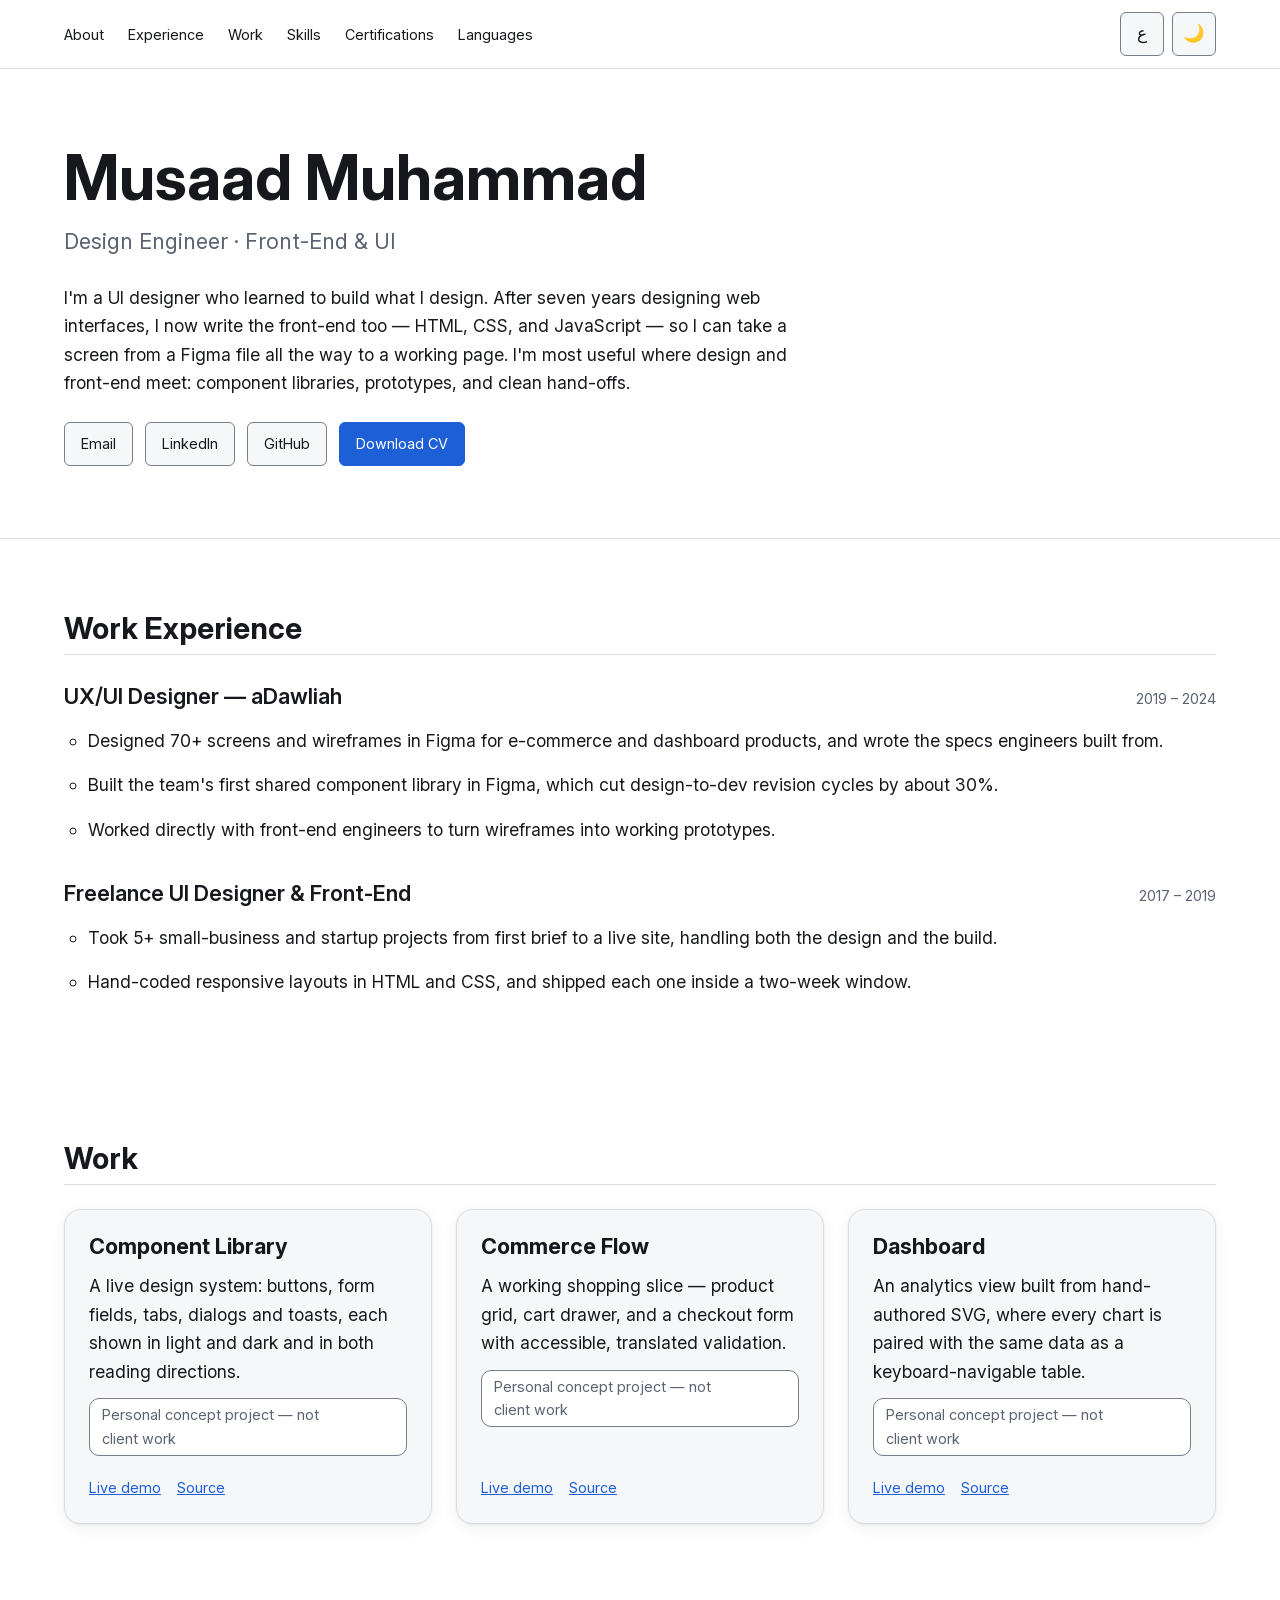
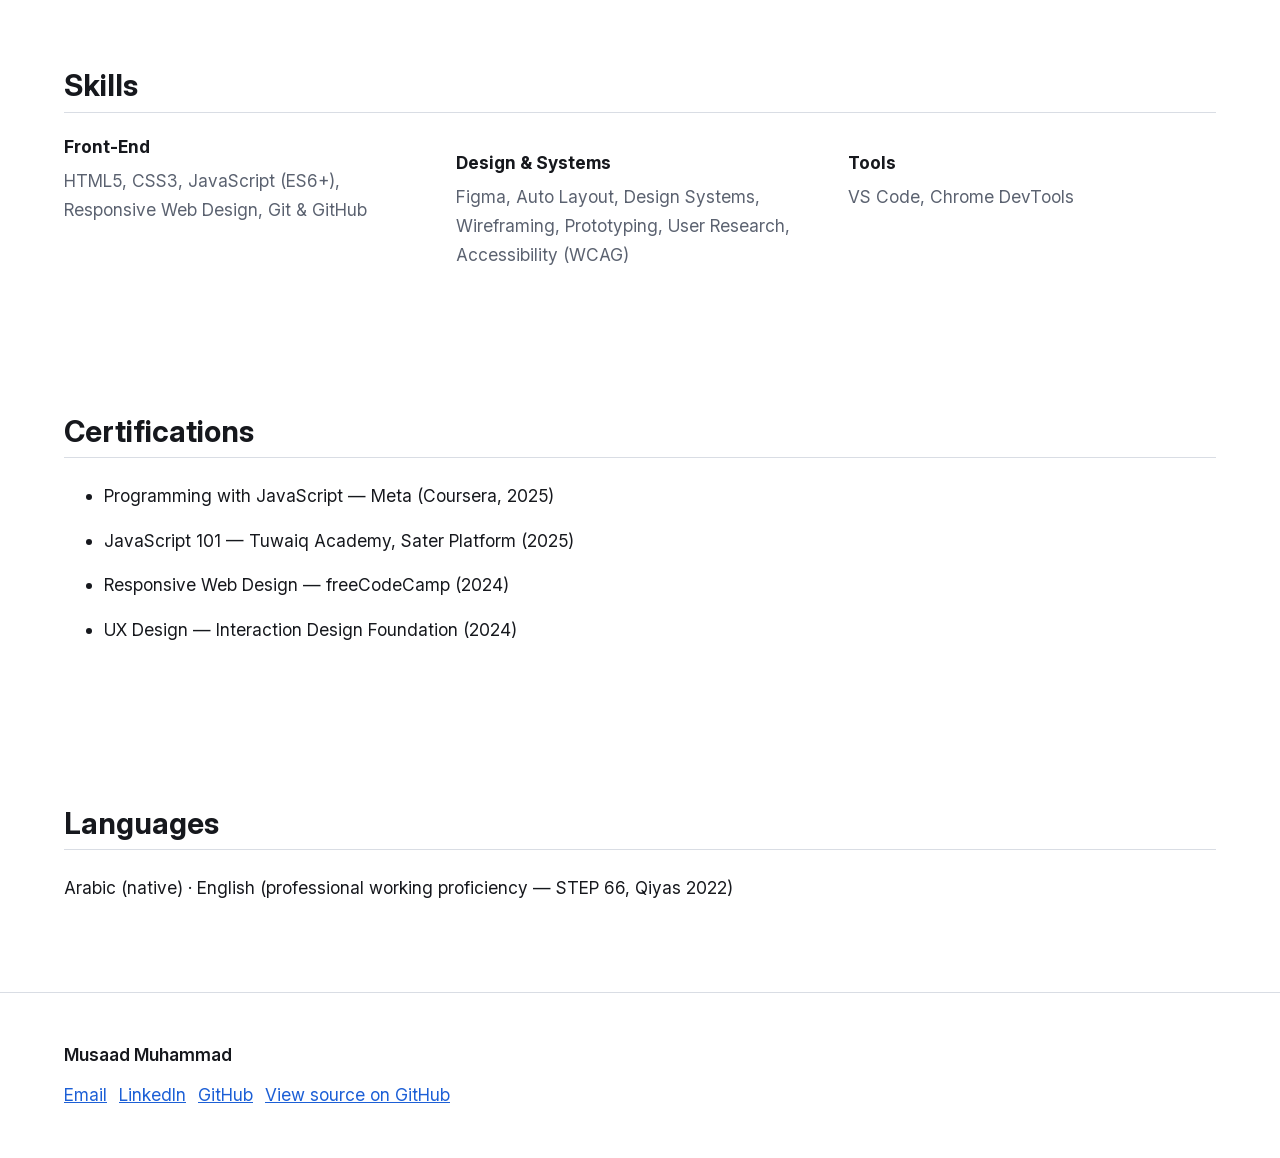
==== index.html @ 4632adeb "feat: add main page structure and English content" ====
<!doctype html>
<html lang="en" dir="ltr">
<head>
  <meta charset="UTF-8">
  <meta name="viewport" content="width=device-width, initial-scale=1">
  <title>Musaad Muhammad — Design Engineer, Front-End & UI</title>
  <meta name="description" content="Portfolio of Musaad Muhammad, a design engineer working across front-end development and UI design — component libraries, prototypes, and hand-built accessible interfaces in English and Arabic.">
  <link rel="stylesheet" href="css/tokens.css">
  <link rel="stylesheet" href="css/base.css">
  <link rel="stylesheet" href="css/components.css">
  <script>
    try {
      const t = localStorage.getItem('portfolio:theme');
      if (t) document.documentElement.dataset.theme = t;
      const q = new URLSearchParams(location.search).get('lang');
      const l = q === 'ar' || q === 'en' ? q : localStorage.getItem('portfolio:lang');
      if (l === 'ar') { document.documentElement.lang = 'ar'; document.documentElement.dir = 'rtl'; }
    } catch {}
  </script>
  <script type="module" src="js/main.js"></script>
</head>
<body>
  <a class="skip-link" href="#main" data-i18n="skip.label">Skip to main content</a>

  <header class="site-header">
    <nav class="nav container" aria-label="Primary">
      <ul class="nav__list">
        <li><a href="#about" data-i18n="nav.about">About</a></li>
        <li><a href="#experience" data-i18n="nav.experience">Experience</a></li>
        <li><a href="#work" data-i18n="nav.work">Work</a></li>
        <li><a href="#skills" data-i18n="nav.skills">Skills</a></li>
        <li><a href="#certifications" data-i18n="nav.certs">Certifications</a></li>
        <li><a href="#languages" data-i18n="nav.langs">Languages</a></li>
      </ul>
      <div class="nav__toggles">
        <button type="button" id="lang-toggle" class="toggle" aria-pressed="false" aria-label="Switch to Arabic">ع</button>
        <button type="button" id="theme-toggle" class="toggle" aria-pressed="false" aria-label="Switch to dark theme">🌙</button>
      </div>
    </nav>
  </header>

  <main id="main">

    <section id="about" class="hero" aria-labelledby="about-title">
      <div class="container">
        <h2 class="visually-hidden" id="about-title" data-i18n="about.title">About</h2>
        <h1 data-i18n="hero.name">Musaad Muhammad</h1>
        <p class="hero__tagline" data-i18n="hero.title">Design Engineer · Front-End & UI</p>
        <p class="hero__summary" data-i18n="hero.summary">I'm a UI designer who learned to build what I design. After seven years designing web interfaces, I now write the front-end too — HTML, CSS, and JavaScript — so I can take a screen from a Figma file all the way to a working page. I'm most useful where design and front-end meet: component libraries, prototypes, and clean hand-offs.</p>
        <ul class="actions">
          <li><a class="action" href="mailto:musaad.sharikh@gmail.com" data-i18n="actions.email">Email</a></li>
          <li><a class="action" href="https://linkedin.com/in/musaad-muhammad" rel="noopener" data-i18n="actions.linkedin">LinkedIn</a></li>
          <li><a class="action" href="https://github.com/musaad-sharikh" rel="noopener" data-i18n="actions.github">GitHub</a></li>
          <li><a class="action action--primary" href="assets/cv/Musaad-Muhammad-CV-EN.pdf" data-i18n="actions.cv" data-i18n-attr="href:cv.href">Download CV</a></li>
        </ul>
      </div>
    </section>

    <section id="experience" class="section" aria-labelledby="experience-title">
      <div class="container">
        <h2 class="section__title" id="experience-title" data-i18n="exp.title">Work Experience</h2>
        <ol class="timeline stack">
          <li class="timeline__item">
            <div class="timeline__role">
              <span class="timeline__position" data-i18n="exp.adawliah.role">UX/UI Designer — aDawliah</span>
              <span class="timeline__date" data-i18n="exp.adawliah.date">2019 – 2024</span>
            </div>
            <ul class="timeline__bullets stack">
              <li data-i18n="exp.adawliah.b1">Designed 70+ screens and wireframes in Figma for e-commerce and dashboard products, and wrote the specs engineers built from.</li>
              <li data-i18n="exp.adawliah.b2">Built the team's first shared component library in Figma, which cut design-to-dev revision cycles by about 30%.</li>
              <li data-i18n="exp.adawliah.b3">Worked directly with front-end engineers to turn wireframes into working prototypes.</li>
            </ul>
          </li>
          <li class="timeline__item">
            <div class="timeline__role">
              <span class="timeline__position" data-i18n="exp.freelance.role">Freelance UI Designer & Front-End</span>
              <span class="timeline__date" data-i18n="exp.freelance.date">2017 – 2019</span>
            </div>
            <ul class="timeline__bullets stack">
              <li data-i18n="exp.freelance.b1">Took 5+ small-business and startup projects from first brief to a live site, handling both the design and the build.</li>
              <li data-i18n="exp.freelance.b2">Hand-coded responsive layouts in HTML and CSS, and shipped each one inside a two-week window.</li>
            </ul>
          </li>
        </ol>
      </div>
    </section>

    <section id="work" class="section" aria-labelledby="work-title">
      <div class="container">
        <h2 class="section__title" id="work-title" data-i18n="work.title">Work</h2>
        <div class="cards">
          <article class="card">
            <h3 data-i18n="work.componentLibrary.title">Component Library</h3>
            <p data-i18n="work.componentLibrary.desc">A live design system: buttons, form fields, tabs, dialogs and toasts, each shown in light and dark and in both reading directions.</p>
            <p class="badge" data-i18n="work.badge">Personal concept project — not client work</p>
            <div class="card__links">
              <a href="demos/components/" data-i18n="work.demoLabel">Live demo</a>
              <a href="https://github.com/musaad-sharikh/musaad-sharikh.github.io/tree/main/demos/components" rel="noopener" data-i18n="work.sourceLabel">Source</a>
            </div>
          </article>
          <article class="card">
            <h3 data-i18n="work.commerceFlow.title">Commerce Flow</h3>
            <p data-i18n="work.commerceFlow.desc">A working shopping slice — product grid, cart drawer, and a checkout form with accessible, translated validation.</p>
            <p class="badge" data-i18n="work.badge">Personal concept project — not client work</p>
            <div class="card__links">
              <a href="demos/commerce/" data-i18n="work.demoLabel">Live demo</a>
              <a href="https://github.com/musaad-sharikh/musaad-sharikh.github.io/tree/main/demos/commerce" rel="noopener" data-i18n="work.sourceLabel">Source</a>
            </div>
          </article>
          <article class="card">
            <h3 data-i18n="work.dashboard.title">Dashboard</h3>
            <p data-i18n="work.dashboard.desc">An analytics view built from hand-authored SVG, where every chart is paired with the same data as a keyboard-navigable table.</p>
            <p class="badge" data-i18n="work.badge">Personal concept project — not client work</p>
            <div class="card__links">
              <a href="demos/dashboard/" data-i18n="work.demoLabel">Live demo</a>
              <a href="https://github.com/musaad-sharikh/musaad-sharikh.github.io/tree/main/demos/dashboard" rel="noopener" data-i18n="work.sourceLabel">Source</a>
            </div>
          </article>
        </div>
      </div>
    </section>

    <section id="skills" class="section" aria-labelledby="skills-title">
      <div class="container">
        <h2 class="section__title" id="skills-title" data-i18n="skills.title">Skills</h2>
        <div class="skills-groups stack">
          <div class="skills-group">
            <h3 data-i18n="skills.frontend.label">Front-End</h3>
            <p class="tag-list" data-i18n="skills.frontend.list">HTML5, CSS3, JavaScript (ES6+), Responsive Web Design, Git &amp; GitHub</p>
          </div>
          <div class="skills-group">
            <h3 data-i18n="skills.design.label">Design &amp; Systems</h3>
            <p class="tag-list" data-i18n="skills.design.list">Figma, Auto Layout, Design Systems, Wireframing, Prototyping, User Research, Accessibility (WCAG)</p>
          </div>
          <div class="skills-group">
            <h3 data-i18n="skills.tools.label">Tools</h3>
            <p class="tag-list" data-i18n="skills.tools.list">VS Code, Chrome DevTools</p>
          </div>
        </div>
      </div>
    </section>

    <section id="certifications" class="section" aria-labelledby="certifications-title">
      <div class="container">
        <h2 class="section__title" id="certifications-title" data-i18n="certs.title">Certifications</h2>
        <ul class="stack">
          <li data-i18n="certs.meta">Programming with JavaScript — Meta (Coursera, 2025)</li>
          <li data-i18n="certs.tuwaiq">JavaScript 101 — Tuwaiq Academy, Sater Platform (2025)</li>
          <li data-i18n="certs.fcc">Responsive Web Design — freeCodeCamp (2024)</li>
          <li data-i18n="certs.ixdf">UX Design — Interaction Design Foundation (2024)</li>
        </ul>
      </div>
    </section>

    <section id="languages" class="section" aria-labelledby="languages-title">
      <div class="container">
        <h2 class="section__title" id="languages-title" data-i18n="langs.title">Languages</h2>
        <p data-i18n="langs.body">Arabic (native) · English (professional working proficiency — STEP 66, Qiyas 2022)</p>
      </div>
    </section>

  </main>

  <footer class="footer">
    <div class="container">
      <p class="footer__name" data-i18n="hero.name">Musaad Muhammad</p>
      <ul class="actions">
        <li><a href="mailto:musaad.sharikh@gmail.com" data-i18n="actions.email">Email</a></li>
        <li><a href="https://linkedin.com/in/musaad-muhammad" rel="noopener" data-i18n="actions.linkedin">LinkedIn</a></li>
        <li><a href="https://github.com/musaad-sharikh" rel="noopener" data-i18n="actions.github">GitHub</a></li>
        <li><a href="https://github.com/musaad-sharikh/musaad-sharikh.github.io" rel="noopener" data-i18n="footer.source">View source on GitHub</a></li>
      </ul>
    </div>
  </footer>

  <div class="visually-hidden" role="status" aria-live="polite" id="i18n-status"></div>
</body>
</html>
---- css/tokens.css ----
/* unicode-range is load-bearing: it stops the English page from ever fetching the
   Arabic face, and stops the Arabic page from fetching Inter for anything but the
   Latin runs embedded in Arabic sentences. */
@font-face {
  font-family: 'Inter';
  src: url('../assets/fonts/inter-subset.woff2') format('woff2-variations');
  font-weight: 100 900;
  font-display: swap;
  /* U+2215 (division slash) and U+FFFD (replacement character) are omitted: the source
     Inter build has no glyph for either, so inter-subset.woff2 doesn't either. Declaring
     them here would make the browser select this face for those codepoints and draw
     tofu instead of falling back. Don't add them back without adding the glyphs. */
  unicode-range: U+0000-00FF, U+0131, U+0152-0153, U+02BB-02BC, U+2000-206F, U+2074,
                 U+20AC, U+2122, U+2191, U+2193, U+2212, U+FEFF;
}

@font-face {
  font-family: 'Noto Sans Arabic';
  src: url('../assets/fonts/noto-sans-arabic-subset.woff2') format('woff2-variations');
  font-weight: 100 900;
  font-display: swap;
  /* U+FB50-FDFF (Arabic Presentation Forms-A) is omitted: it was dropped from the
     subset in tools/build-fonts.sh to fit the font size budget (it's a legacy
     compatibility block ordinary authored Arabic text never uses), so the glyphs
     genuinely aren't in noto-sans-arabic-subset.woff2. Declaring it here would make
     the browser select this face for that block and draw tofu instead of falling
     back. Don't restore it without also restoring the glyphs. */
  unicode-range: U+0600-06FF, U+0750-077F, U+08A0-08FF, U+200C-200F, U+FE70-FEFF;
}

:root {
  /* Declaring both schemes lets light-dark() resolve, and lets [data-theme] override
     it by changing nothing but color-scheme. Every colour is stated once, so the two
     themes cannot drift apart. */
  color-scheme: light dark;

  --color-bg:            light-dark(#ffffff, #101216);
  --color-surface:       light-dark(#f6f7f9, #191c22);
  --color-text:          light-dark(#16181d, #e9ecf1);
  --color-text-muted:    light-dark(#5b6270, #a3abb9);
  --color-accent:        light-dark(#1c5fd6, #7aa7ff);
  --color-on-accent:     light-dark(#ffffff, #0d1017);
  --color-border:        light-dark(#d9dde4, #2a303a); /* decorative — no contrast floor */
  --color-border-strong: light-dark(#767e8c, #666e7c); /* control boundaries — gated at 3:1 */
  --color-focus:         light-dark(#1c5fd6, #7aa7ff);

  --font-latin: 'Inter', system-ui, -apple-system, 'Segoe UI', sans-serif;
  --font-arabic: 'Noto Sans Arabic', 'Segoe UI', Tahoma, sans-serif;

  --text-sm: clamp(0.82rem, 0.79rem + 0.14vw, 0.9rem);
  --text-base: clamp(1rem, 0.96rem + 0.2vw, 1.08rem);
  --text-lg: clamp(1.16rem, 1.08rem + 0.4vw, 1.35rem);
  --text-xl: clamp(1.4rem, 1.25rem + 0.75vw, 1.85rem);
  --text-2xl: clamp(1.75rem, 1.45rem + 1.5vw, 2.6rem);
  --text-3xl: clamp(2.25rem, 1.7rem + 2.75vw, 4rem);

  --space-1: 0.25rem;
  --space-2: 0.5rem;
  --space-3: 0.75rem;
  --space-4: 1rem;
  --space-5: 1.5rem;
  --space-6: 2rem;
  --space-7: 3rem;
  --space-8: 4.5rem;

  --radius-sm: 6px;
  --radius-md: 10px;
  --radius-lg: 16px;
  --shadow-1: 0 1px 2px rgb(0 0 0 / 6%), 0 4px 16px rgb(0 0 0 / 6%);
  --duration-fast: 160ms;

  --measure: 68ch;
}

/* An explicit choice is expressed purely as a color-scheme override. No colour is
   restated, so there is no second copy of the palette to keep in sync. With no
   [data-theme] present, color-scheme: light dark means the OS preference wins. */
:root[data-theme='light'] { color-scheme: light; }
:root[data-theme='dark']  { color-scheme: dark; }
---- css/base.css ----
*, *::before, *::after { box-sizing: border-box; }

body {
  margin: 0;
  background: var(--color-bg);
  color: var(--color-text);
  font-family: var(--font-latin);
  font-size: var(--text-base);
  line-height: 1.65;
  -webkit-font-smoothing: antialiased;
}

/* Arabic sits visually smaller than Latin at the same nominal size. */
:root[lang='ar'] body {
  font-family: var(--font-arabic);
  font-size: calc(var(--text-base) * 1.08);
  line-height: 1.9;
}

:where(a) { color: var(--color-accent); }

:where(h1, h2, h3) { line-height: 1.2; text-wrap: balance; }

:where(p) { max-inline-size: var(--measure); text-wrap: pretty; }

:focus-visible {
  outline: 3px solid var(--color-focus);
  outline-offset: 2px;
  border-radius: var(--radius-sm);
}

.visually-hidden {
  position: absolute;
  inline-size: 1px;
  block-size: 1px;
  padding: 0;
  margin: -1px;
  overflow: hidden;
  clip-path: inset(50%);
  white-space: nowrap;
}

.skip-link {
  position: absolute;
  inset-block-start: var(--space-2);
  inset-inline-start: var(--space-2);
  z-index: 10;
  padding: var(--space-2) var(--space-4);
  background: var(--color-accent);
  color: var(--color-on-accent);
  border-radius: var(--radius-sm);
  transform: translateY(-200%);
}

.skip-link:focus-visible { transform: none; }

.container {
  inline-size: min(100% - var(--space-5) * 2, 72rem);
  margin-inline: auto;
}

/* Vertical rhythm between flow children — no gap before the first child. */
.stack > * + * { margin-block-start: var(--space-4); }

.section { padding-block: var(--space-8); }

.section__title {
  font-size: var(--text-xl);
  margin-block: 0 var(--space-5);
  padding-block-end: var(--space-2);
  border-block-end: 1px solid var(--color-border);
}

@media (prefers-reduced-motion: reduce) {
  *, *::before, *::after {
    animation-duration: 0.01ms !important;
    animation-iteration-count: 1 !important;
    transition-duration: 0.01ms !important;
    scroll-behavior: auto !important;
  }
}
---- css/components.css ----
/* Site header and primary navigation. */
.site-header {
  position: sticky;
  inset-block-start: 0;
  z-index: 5;
  background: var(--color-bg);
  border-block-end: 1px solid var(--color-border);
}

.nav {
  display: flex;
  flex-wrap: wrap;
  align-items: center;
  justify-content: space-between;
  gap: var(--space-3);
  padding-block: var(--space-3);
}

.nav__list {
  display: flex;
  flex-wrap: wrap;
  gap: var(--space-2) var(--space-5);
  list-style: none;
  margin: 0;
  padding: 0;
}

.nav__list a {
  color: var(--color-text);
  text-decoration: none;
  font-size: var(--text-sm);
}

.nav__list a:hover,
.nav__list a.is-current {
  color: var(--color-accent);
}

.nav__toggles {
  display: flex;
  gap: var(--space-2);
}

/* Both toggle buttons: 44x44 CSS px is the accessible minimum touch target,
   not one of the token scale's stops, so it is stated explicitly here. */
.toggle {
  display: inline-flex;
  align-items: center;
  justify-content: center;
  min-inline-size: 2.75rem;
  min-block-size: 2.75rem;
  padding: var(--space-2);
  background: var(--color-surface);
  color: var(--color-text);
  border: 1px solid var(--color-border-strong);
  border-radius: var(--radius-sm);
  font-size: var(--text-base);
  line-height: 1;
  cursor: pointer;
}

.toggle:hover { border-color: var(--color-accent); }

/* Hero / About section. */
.hero {
  padding-block: var(--space-8);
  border-block-end: 1px solid var(--color-border);
}

.hero h1 {
  font-size: var(--text-3xl);
  margin-block: 0 var(--space-2);
}

.hero__tagline {
  font-size: var(--text-lg);
  color: var(--color-text-muted);
  margin-block: 0 var(--space-5);
}

.hero__summary {
  font-size: var(--text-base);
  margin-block: 0;
}

/* Shared action-link row, used in the hero and repeated in the footer. */
.actions {
  display: flex;
  flex-wrap: wrap;
  gap: var(--space-3);
  list-style: none;
  margin: var(--space-5) 0 0;
  padding: 0;
}

.footer .actions { margin-block-start: var(--space-3); }

.action {
  display: inline-flex;
  align-items: center;
  min-block-size: 2.75rem;
  padding-inline: var(--space-4);
  color: var(--color-text);
  text-decoration: none;
  background: var(--color-surface);
  border: 1px solid var(--color-border-strong);
  border-radius: var(--radius-sm);
  font-size: var(--text-sm);
}

.action:hover { border-color: var(--color-accent); color: var(--color-accent); }

.action--primary {
  background: var(--color-accent);
  color: var(--color-on-accent);
  border-color: var(--color-accent);
}

.action--primary:hover { color: var(--color-on-accent); opacity: 0.9; }

/* Experience timeline. */
.timeline {
  list-style: none;
  margin: 0;
  padding: 0;
}

.timeline__item + .timeline__item { margin-block-start: var(--space-6); }

.timeline__role {
  display: flex;
  flex-wrap: wrap;
  justify-content: space-between;
  align-items: baseline;
  gap: var(--space-2);
  margin-block-end: var(--space-3);
}

.timeline__position {
  font-weight: 600;
  font-size: var(--text-lg);
}

.timeline__date {
  color: var(--color-text-muted);
  font-size: var(--text-sm);
  white-space: nowrap;
}

.timeline__bullets {
  margin: 0;
  padding-inline-start: var(--space-5);
}

/* Work cards. */
.cards {
  display: grid;
  grid-template-columns: repeat(auto-fit, minmax(16rem, 1fr));
  gap: var(--space-5);
}

.card {
  display: flex;
  flex-direction: column;
  gap: var(--space-3);
  padding: var(--space-5);
  background: var(--color-surface);
  border: 1px solid var(--color-border);
  border-radius: var(--radius-lg);
  box-shadow: var(--shadow-1);
}

.card h3 { margin: 0; font-size: var(--text-lg); }

.card p { margin: 0; }

.badge {
  align-self: flex-start;
  padding: var(--space-1) var(--space-3);
  background: var(--color-bg);
  border: 1px solid var(--color-border-strong);
  border-radius: var(--radius-md);
  color: var(--color-text-muted);
  font-size: var(--text-sm);
}

.card__links {
  display: flex;
  gap: var(--space-4);
  margin-block-start: auto;
  padding-block-start: var(--space-2);
}

.card__links a { color: var(--color-accent); font-size: var(--text-sm); }

/* Skills. */
.skills-groups {
  display: grid;
  grid-template-columns: repeat(auto-fit, minmax(14rem, 1fr));
  gap: var(--space-5);
}

.skills-group h3 {
  font-size: var(--text-base);
  margin-block: 0 var(--space-2);
}

.tag-list {
  margin: 0;
  color: var(--color-text-muted);
  line-height: 1.7;
}

/* Footer. */
.footer {
  padding-block: var(--space-7);
  border-block-start: 1px solid var(--color-border);
}

.footer__name {
  font-weight: 600;
  margin: 0;
}
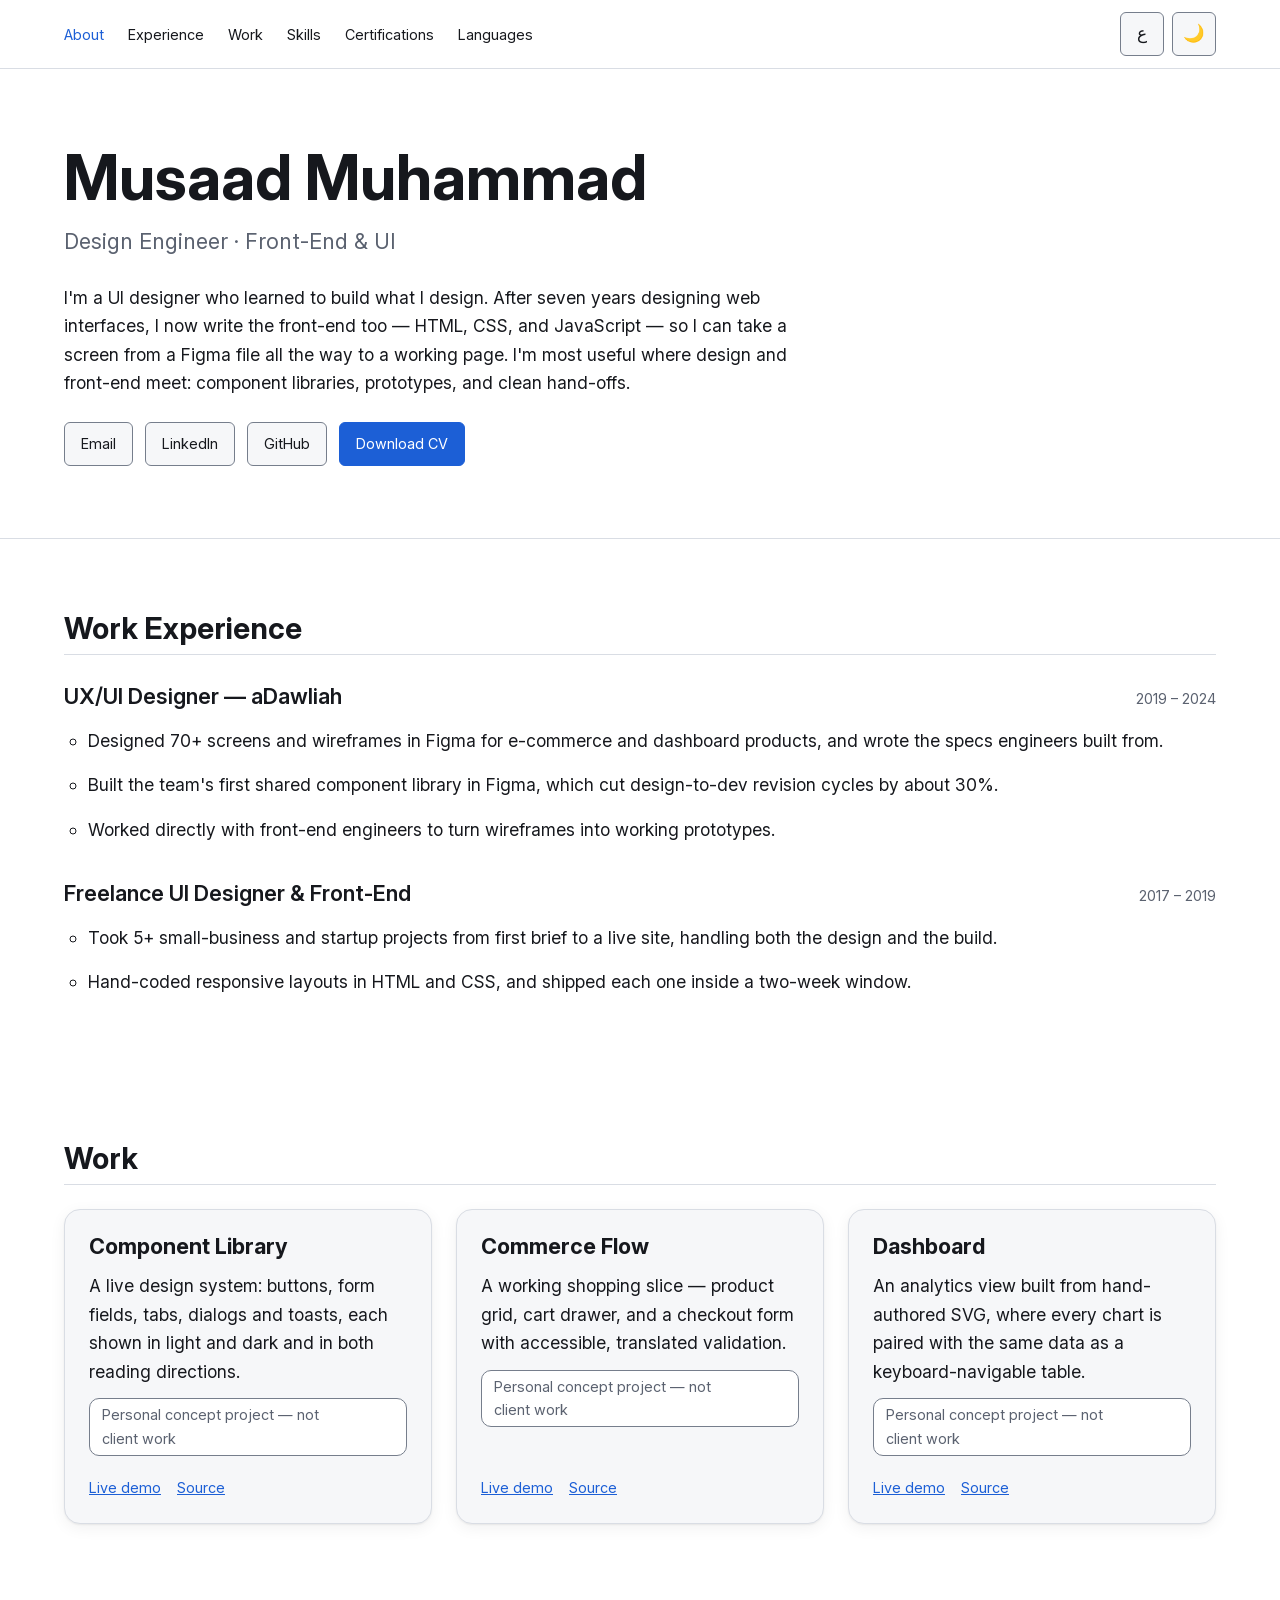
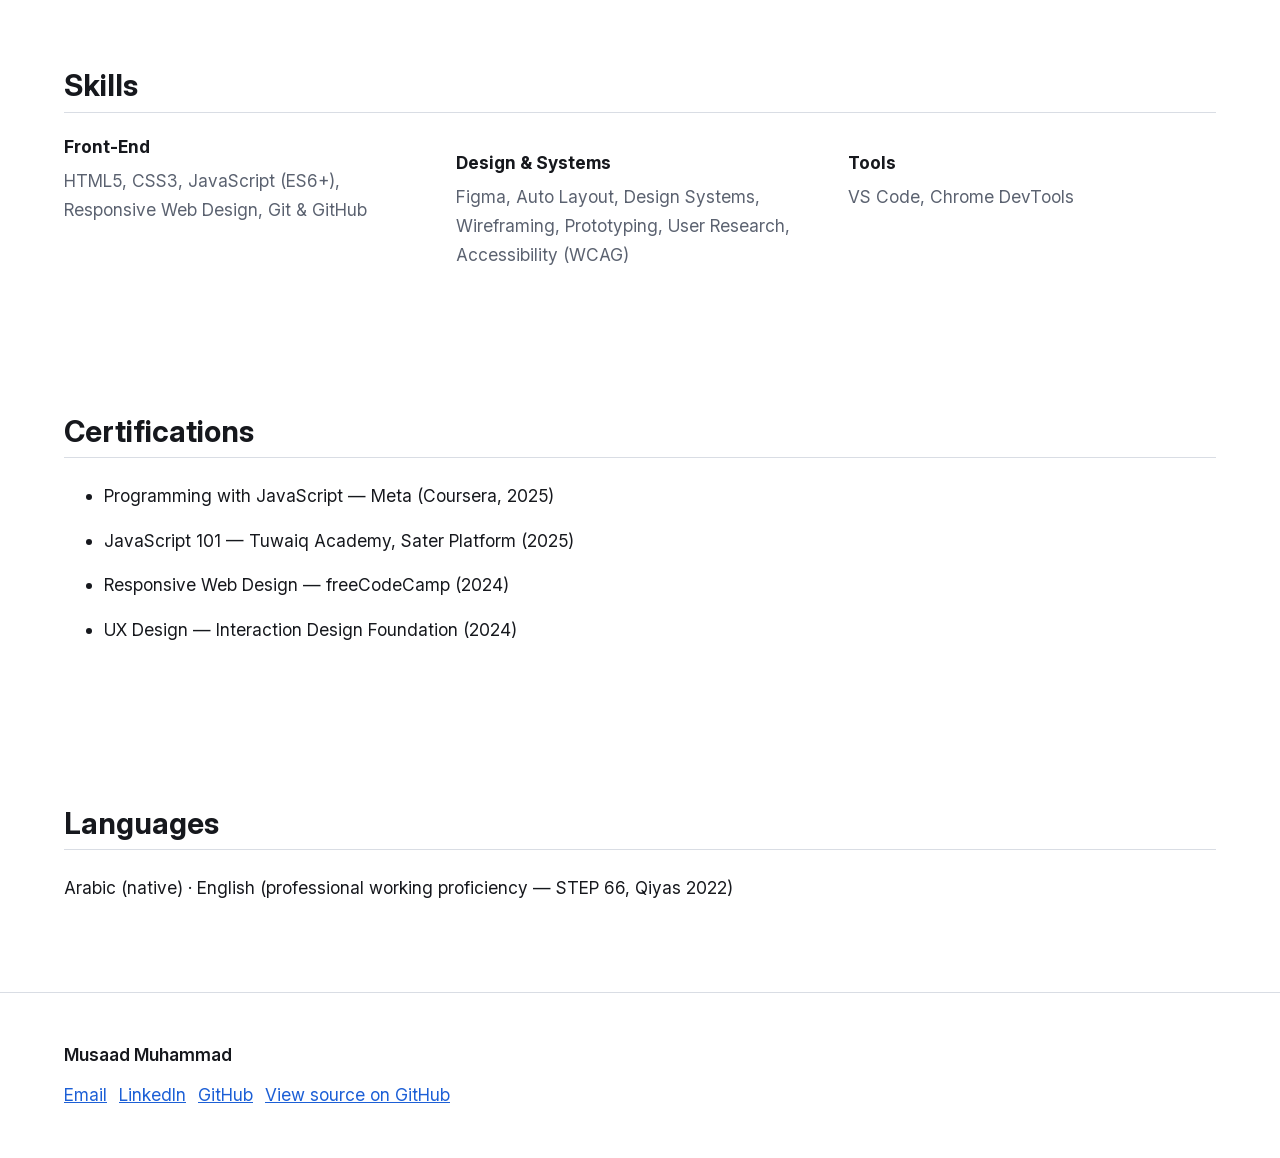
==== commit 53cb0778: "feat: generate phone-free CV downloads and add print stylesheet" ====
--- a/index.html
+++ b/index.html
@@ -8,6 +8,7 @@
   <link rel="stylesheet" href="css/tokens.css">
   <link rel="stylesheet" href="css/base.css">
   <link rel="stylesheet" href="css/components.css">
+  <link rel="stylesheet" href="css/print.css" media="print">
   <script>
     try {
       const t = localStorage.getItem('portfolio:theme');
--- a/css/print.css
+++ b/css/print.css
@@ -0,0 +1,33 @@
+/* Chrome that only makes sense on screen. */
+.nav,
+.toggle,
+.skip-link,
+.footer .actions {
+  display: none;
+}
+
+:root {
+  /* Resolve every light-dark() token to its light branch on paper, regardless
+     of the on-screen theme, then pin text and background to pure black/white. */
+  color-scheme: light;
+  --color-bg: #fff;
+  --color-text: #000;
+}
+
+/* No shadows or fills survive printing — just ink on paper. */
+.card,
+.action,
+.badge {
+  background: none;
+  box-shadow: none;
+}
+
+/* Links carry no color on paper, so the destination is spelled out instead. */
+a[href^="http"]::after {
+  content: " (" attr(href) ")";
+}
+
+.card,
+.timeline__item {
+  break-inside: avoid;
+}
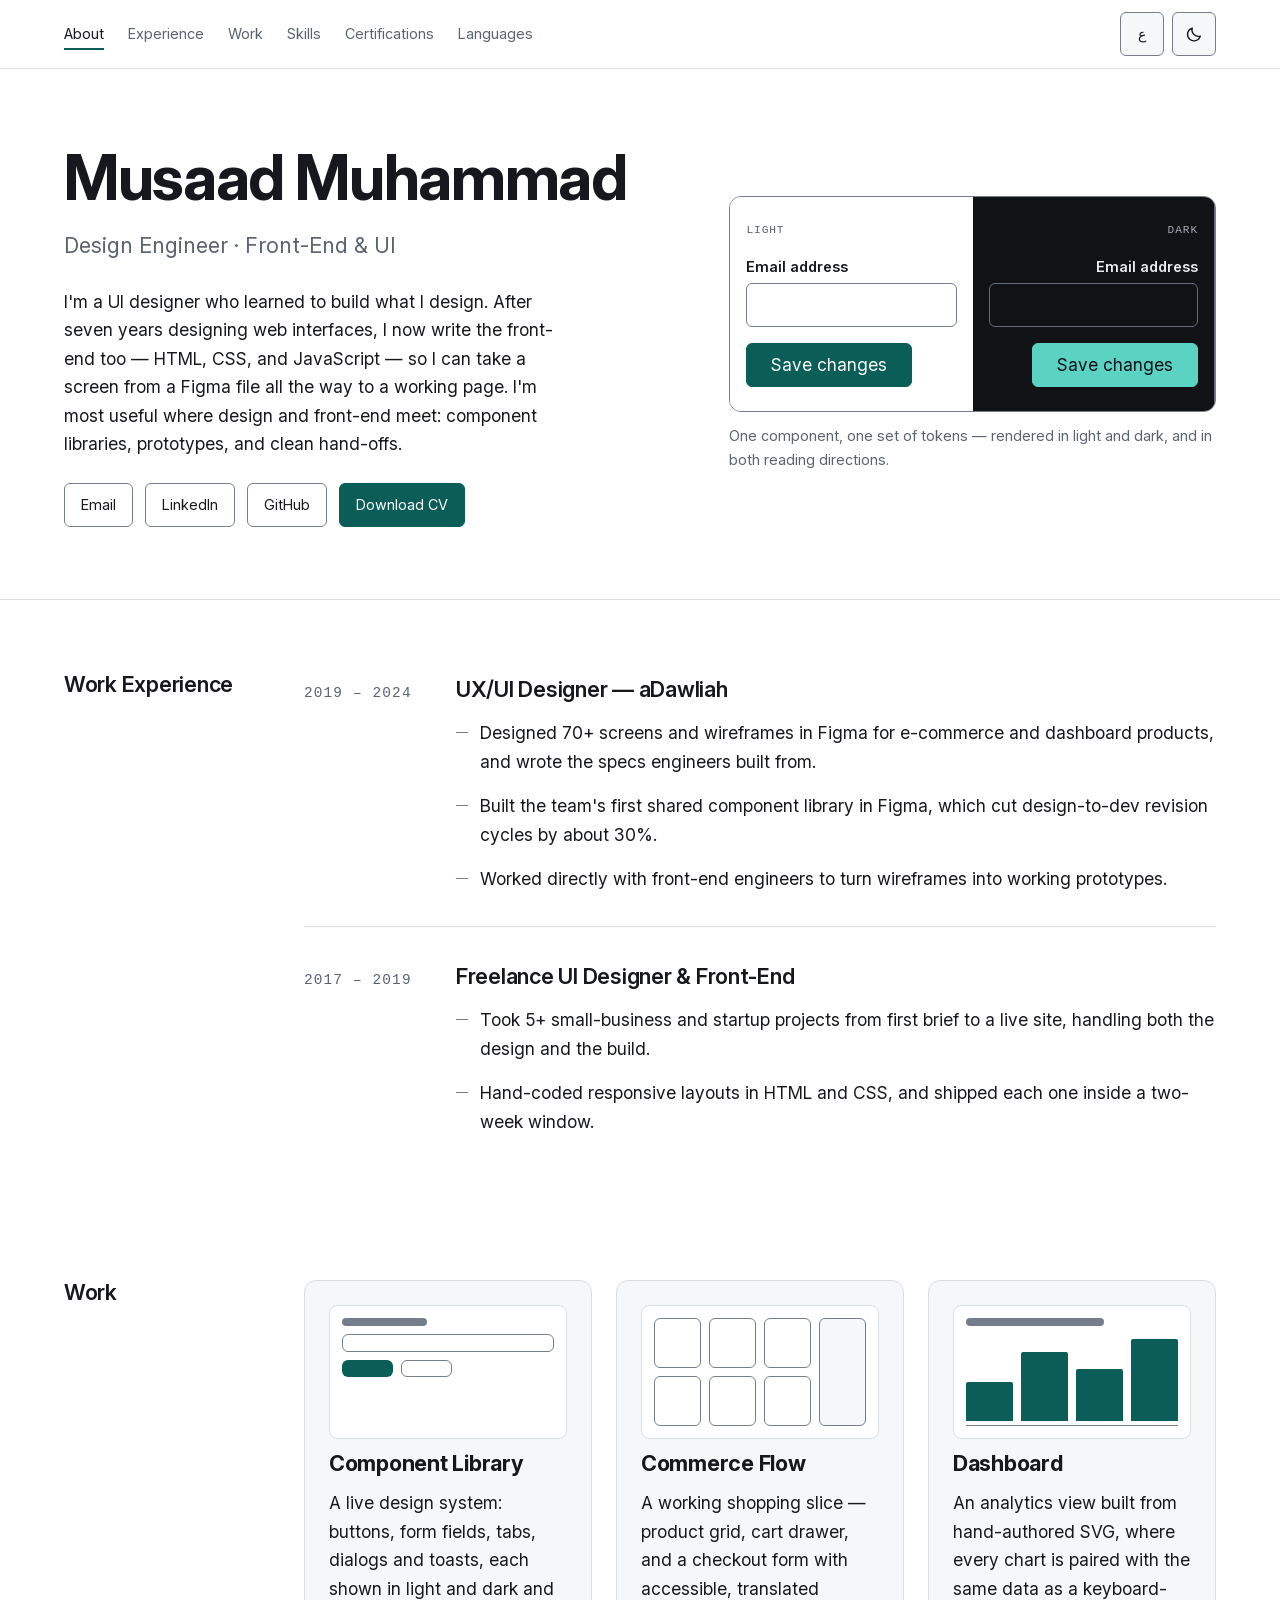
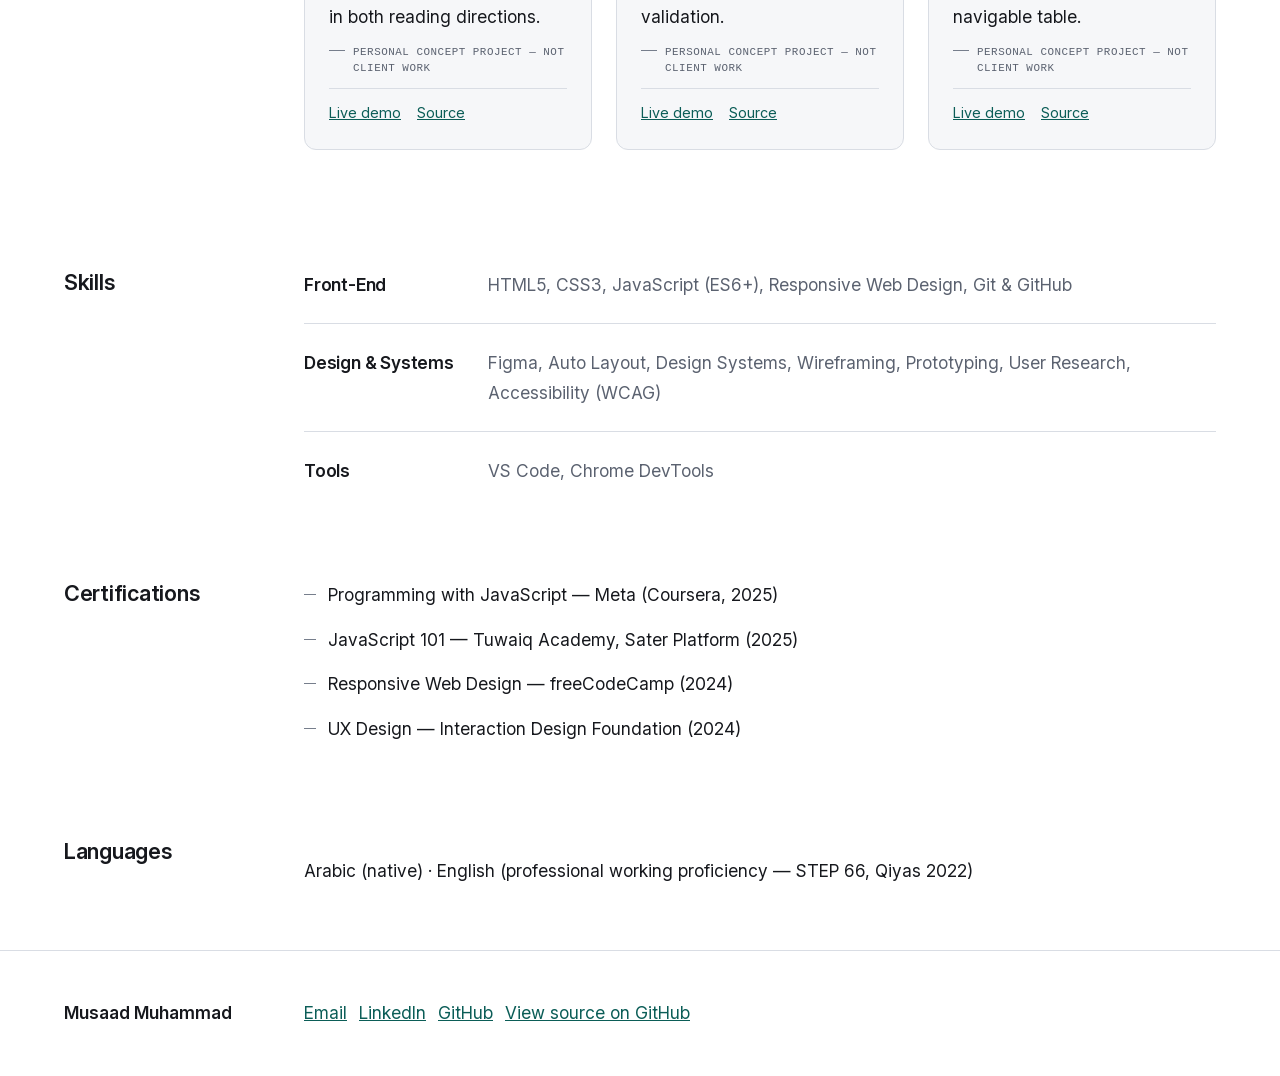
==== commit 48e7a972: "feat: rework the portfolio's visual design The site was well built but read as a template: link-blue" ====
--- a/index.html
+++ b/index.html
@@ -5,10 +5,40 @@
   <meta name="viewport" content="width=device-width, initial-scale=1">
   <title>Musaad Muhammad — Design Engineer, Front-End & UI</title>
   <meta name="description" content="Portfolio of Musaad Muhammad, a design engineer working across front-end development and UI design — component libraries, prototypes, and hand-built accessible interfaces in English and Arabic.">
+  <meta name="author" content="Musaad Muhammad">
+  <link rel="canonical" href="https://musaad-sharikh.github.io/">
+  <link rel="icon" type="image/svg+xml" href="assets/icons/favicon.svg">
+  <link rel="apple-touch-icon" sizes="180x180" href="assets/icons/apple-touch-icon.png">
+  <link rel="alternate" hreflang="en" href="https://musaad-sharikh.github.io/?lang=en">
+  <link rel="alternate" hreflang="ar" href="https://musaad-sharikh.github.io/?lang=ar">
+  <link rel="alternate" hreflang="x-default" href="https://musaad-sharikh.github.io/">
+  <meta property="og:title" content="Musaad Muhammad — Design Engineer, Front-End & UI">
+  <meta property="og:description" content="Portfolio of Musaad Muhammad, a design engineer working across front-end development and UI design — component libraries, prototypes, and hand-built accessible interfaces in English and Arabic.">
+  <meta property="og:url" content="https://musaad-sharikh.github.io/">
+  <meta property="og:type" content="website">
+  <meta property="og:locale" content="en_US">
+  <meta property="og:locale:alternate" content="ar_SA">
+  <meta name="twitter:card" content="summary">
+  <meta name="twitter:title" content="Musaad Muhammad — Design Engineer, Front-End & UI">
+  <meta name="twitter:description" content="Portfolio of Musaad Muhammad, a design engineer working across front-end development and UI design — component libraries, prototypes, and hand-built accessible interfaces in English and Arabic.">
   <link rel="stylesheet" href="css/tokens.css">
   <link rel="stylesheet" href="css/base.css">
   <link rel="stylesheet" href="css/components.css">
   <link rel="stylesheet" href="css/print.css" media="print">
+  <script type="application/ld+json">
+  {
+    "@context": "https://schema.org",
+    "@type": "Person",
+    "name": "Musaad Muhammad",
+    "jobTitle": "Design Engineer — Front-End & UI",
+    "email": "mailto:musaad.sharikh@gmail.com",
+    "url": "https://musaad-sharikh.github.io/",
+    "sameAs": [
+      "https://linkedin.com/in/musaad-muhammad",
+      "https://github.com/musaad-sharikh"
+    ]
+  }
+  </script>
   <script>
     try {
       const t = localStorage.getItem('portfolio:theme');
@@ -35,7 +65,15 @@
       </ul>
       <div class="nav__toggles">
         <button type="button" id="lang-toggle" class="toggle" aria-pressed="false" aria-label="Switch to Arabic">ع</button>
-        <button type="button" id="theme-toggle" class="toggle" aria-pressed="false" aria-label="Switch to dark theme">🌙</button>
+        <button type="button" id="theme-toggle" class="toggle" aria-pressed="false" aria-label="Switch to dark theme">
+          <svg class="toggle__icon toggle__icon--moon" viewBox="0 0 24 24" fill="none" stroke="currentColor" stroke-width="1.8" stroke-linecap="round" stroke-linejoin="round" aria-hidden="true" focusable="false">
+            <path d="M20 14.5A8.5 8.5 0 0 1 9.5 4a8.5 8.5 0 1 0 10.5 10.5Z"/>
+          </svg>
+          <svg class="toggle__icon toggle__icon--sun" viewBox="0 0 24 24" fill="none" stroke="currentColor" stroke-width="1.8" stroke-linecap="round" stroke-linejoin="round" aria-hidden="true" focusable="false">
+            <circle cx="12" cy="12" r="4.2"/>
+            <path d="M12 2.5v2.2M12 19.3v2.2M4.2 4.2l1.6 1.6M18.2 18.2l1.6 1.6M2.5 12h2.2M19.3 12h2.2M4.2 19.8l1.6-1.6M18.2 5.8l1.6-1.6"/>
+          </svg>
+        </button>
       </div>
     </nav>
   </header>
@@ -44,53 +82,94 @@
 
     <section id="about" class="hero" aria-labelledby="about-title">
       <div class="container">
-        <h2 class="visually-hidden" id="about-title" data-i18n="about.title">About</h2>
-        <h1 data-i18n="hero.name">Musaad Muhammad</h1>
-        <p class="hero__tagline" data-i18n="hero.title">Design Engineer · Front-End & UI</p>
-        <p class="hero__summary" data-i18n="hero.summary">I'm a UI designer who learned to build what I design. After seven years designing web interfaces, I now write the front-end too — HTML, CSS, and JavaScript — so I can take a screen from a Figma file all the way to a working page. I'm most useful where design and front-end meet: component libraries, prototypes, and clean hand-offs.</p>
-        <ul class="actions">
-          <li><a class="action" href="mailto:musaad.sharikh@gmail.com" data-i18n="actions.email">Email</a></li>
-          <li><a class="action" href="https://linkedin.com/in/musaad-muhammad" rel="noopener" data-i18n="actions.linkedin">LinkedIn</a></li>
-          <li><a class="action" href="https://github.com/musaad-sharikh" rel="noopener" data-i18n="actions.github">GitHub</a></li>
-          <li><a class="action action--primary" href="assets/cv/Musaad-Muhammad-CV-EN.pdf" data-i18n="actions.cv" data-i18n-attr="href:cv.href">Download CV</a></li>
-        </ul>
+        <div class="hero__copy">
+          <h2 class="visually-hidden" id="about-title" data-i18n="about.title">About</h2>
+          <h1 data-i18n="hero.name">Musaad Muhammad</h1>
+          <p class="hero__tagline" data-i18n="hero.title">Design Engineer · Front-End & UI</p>
+          <p class="hero__summary" data-i18n="hero.summary">I'm a UI designer who learned to build what I design. After seven years designing web interfaces, I now write the front-end too — HTML, CSS, and JavaScript — so I can take a screen from a Figma file all the way to a working page. I'm most useful where design and front-end meet: component libraries, prototypes, and clean hand-offs.</p>
+          <ul class="actions">
+            <li><a class="action" href="mailto:musaad.sharikh@gmail.com" data-i18n="actions.email">Email</a></li>
+            <li><a class="action" href="https://linkedin.com/in/musaad-muhammad" rel="noopener" data-i18n="actions.linkedin">LinkedIn</a></li>
+            <li><a class="action" href="https://github.com/musaad-sharikh" rel="noopener" data-i18n="actions.github">GitHub</a></li>
+            <li><a class="action action--primary" href="assets/cv/Musaad-Muhammad-CV-EN.pdf" data-i18n="actions.cv" data-i18n-attr="href:cv.href">Download CV</a></li>
+          </ul>
+        </div>
+
+        <!-- The specimen: one component, two schemes, both reading directions,
+             rendered from the site's own tokens and classes. The stage is
+             aria-hidden and holds no controls — the caption below is its
+             accessible equivalent, the same pattern the dashboard charts use. -->
+        <figure class="specimen">
+          <div class="specimen__stage" aria-hidden="true">
+            <div class="specimen__pane specimen__pane--light">
+              <span class="specimen__tag" data-i18n="specimen.light">Light</span>
+              <div class="field">
+                <span class="field__label" data-i18n="specimen.fieldLabel">Email address</span>
+                <span class="field__control"></span>
+              </div>
+              <span class="btn btn--primary" data-i18n="specimen.action">Save changes</span>
+            </div>
+            <div class="specimen__pane specimen__pane--dark specimen__pane--flip">
+              <span class="specimen__tag" data-i18n="specimen.dark">Dark</span>
+              <div class="field">
+                <span class="field__label" data-i18n="specimen.fieldLabel">Email address</span>
+                <span class="field__control"></span>
+              </div>
+              <span class="btn btn--primary" data-i18n="specimen.action">Save changes</span>
+            </div>
+          </div>
+          <figcaption class="specimen__caption" data-i18n="specimen.caption">One component, one set of tokens — rendered in light and dark, and in both reading directions.</figcaption>
+        </figure>
       </div>
     </section>
 
     <section id="experience" class="section" aria-labelledby="experience-title">
-      <div class="container">
+      <div class="container section__grid">
         <h2 class="section__title" id="experience-title" data-i18n="exp.title">Work Experience</h2>
-        <ol class="timeline stack">
+        <ol class="timeline">
           <li class="timeline__item">
-            <div class="timeline__role">
+            <span class="timeline__date" data-i18n="exp.adawliah.date">2019 – 2024</span>
+            <div class="timeline__body">
               <span class="timeline__position" data-i18n="exp.adawliah.role">UX/UI Designer — aDawliah</span>
-              <span class="timeline__date" data-i18n="exp.adawliah.date">2019 – 2024</span>
-            </div>
-            <ul class="timeline__bullets stack">
-              <li data-i18n="exp.adawliah.b1">Designed 70+ screens and wireframes in Figma for e-commerce and dashboard products, and wrote the specs engineers built from.</li>
-              <li data-i18n="exp.adawliah.b2">Built the team's first shared component library in Figma, which cut design-to-dev revision cycles by about 30%.</li>
-              <li data-i18n="exp.adawliah.b3">Worked directly with front-end engineers to turn wireframes into working prototypes.</li>
-            </ul>
+              <ul class="timeline__bullets list stack" role="list">
+                <li data-i18n="exp.adawliah.b1">Designed 70+ screens and wireframes in Figma for e-commerce and dashboard products, and wrote the specs engineers built from.</li>
+                <li data-i18n="exp.adawliah.b2">Built the team's first shared component library in Figma, which cut design-to-dev revision cycles by about 30%.</li>
+                <li data-i18n="exp.adawliah.b3">Worked directly with front-end engineers to turn wireframes into working prototypes.</li>
+              </ul>
+            </div>
           </li>
           <li class="timeline__item">
-            <div class="timeline__role">
+            <span class="timeline__date" data-i18n="exp.freelance.date">2017 – 2019</span>
+            <div class="timeline__body">
               <span class="timeline__position" data-i18n="exp.freelance.role">Freelance UI Designer & Front-End</span>
-              <span class="timeline__date" data-i18n="exp.freelance.date">2017 – 2019</span>
-            </div>
-            <ul class="timeline__bullets stack">
-              <li data-i18n="exp.freelance.b1">Took 5+ small-business and startup projects from first brief to a live site, handling both the design and the build.</li>
-              <li data-i18n="exp.freelance.b2">Hand-coded responsive layouts in HTML and CSS, and shipped each one inside a two-week window.</li>
-            </ul>
+              <ul class="timeline__bullets list stack" role="list">
+                <li data-i18n="exp.freelance.b1">Took 5+ small-business and startup projects from first brief to a live site, handling both the design and the build.</li>
+                <li data-i18n="exp.freelance.b2">Hand-coded responsive layouts in HTML and CSS, and shipped each one inside a two-week window.</li>
+              </ul>
+            </div>
           </li>
         </ol>
       </div>
     </section>
 
     <section id="work" class="section" aria-labelledby="work-title">
-      <div class="container">
+      <div class="container section__grid">
         <h2 class="section__title" id="work-title" data-i18n="work.title">Work</h2>
         <div class="cards">
           <article class="card">
+            <!-- Miniatures are boxes, not pictures: they are built from the same
+                 tokens and logical properties as the demo they stand for, so they
+                 mirror under RTL and re-theme for free. -->
+            <div class="mini" aria-hidden="true">
+              <div class="mini__col">
+                <span class="mini__bar mini__bar--short"></span>
+                <span class="mini__field"></span>
+                <div class="mini__row">
+                  <span class="mini__pill"></span>
+                  <span class="mini__pill mini__pill--ghost"></span>
+                </div>
+              </div>
+            </div>
             <h3 data-i18n="work.componentLibrary.title">Component Library</h3>
             <p data-i18n="work.componentLibrary.desc">A live design system: buttons, form fields, tabs, dialogs and toasts, each shown in light and dark and in both reading directions.</p>
             <p class="badge" data-i18n="work.badge">Personal concept project — not client work</p>
@@ -100,6 +179,17 @@
             </div>
           </article>
           <article class="card">
+            <div class="mini" aria-hidden="true">
+              <div class="mini__grid">
+                <span class="mini__tile"></span>
+                <span class="mini__tile"></span>
+                <span class="mini__tile"></span>
+                <span class="mini__tile"></span>
+                <span class="mini__tile"></span>
+                <span class="mini__tile"></span>
+              </div>
+              <span class="mini__drawer"></span>
+            </div>
             <h3 data-i18n="work.commerceFlow.title">Commerce Flow</h3>
             <p data-i18n="work.commerceFlow.desc">A working shopping slice — product grid, cart drawer, and a checkout form with accessible, translated validation.</p>
             <p class="badge" data-i18n="work.badge">Personal concept project — not client work</p>
@@ -109,6 +199,17 @@
             </div>
           </article>
           <article class="card">
+            <div class="mini" aria-hidden="true">
+              <div class="mini__col">
+                <span class="mini__bar mini__bar--mid"></span>
+                <div class="mini__plot">
+                  <span class="mini__column mini__column--a"></span>
+                  <span class="mini__column mini__column--b"></span>
+                  <span class="mini__column mini__column--c"></span>
+                  <span class="mini__column mini__column--d"></span>
+                </div>
+              </div>
+            </div>
             <h3 data-i18n="work.dashboard.title">Dashboard</h3>
             <p data-i18n="work.dashboard.desc">An analytics view built from hand-authored SVG, where every chart is paired with the same data as a keyboard-navigable table.</p>
             <p class="badge" data-i18n="work.badge">Personal concept project — not client work</p>
@@ -121,10 +222,10 @@
       </div>
     </section>
 
-    <section id="skills" class="section" aria-labelledby="skills-title">
-      <div class="container">
+    <section id="skills" class="section section--tight" aria-labelledby="skills-title">
+      <div class="container section__grid">
         <h2 class="section__title" id="skills-title" data-i18n="skills.title">Skills</h2>
-        <div class="skills-groups stack">
+        <div class="skills-groups">
           <div class="skills-group">
             <h3 data-i18n="skills.frontend.label">Front-End</h3>
             <p class="tag-list" data-i18n="skills.frontend.list">HTML5, CSS3, JavaScript (ES6+), Responsive Web Design, Git &amp; GitHub</p>
@@ -141,10 +242,10 @@
       </div>
     </section>
 
-    <section id="certifications" class="section" aria-labelledby="certifications-title">
-      <div class="container">
+    <section id="certifications" class="section section--tight" aria-labelledby="certifications-title">
+      <div class="container section__grid">
         <h2 class="section__title" id="certifications-title" data-i18n="certs.title">Certifications</h2>
-        <ul class="stack">
+        <ul class="list stack" role="list">
           <li data-i18n="certs.meta">Programming with JavaScript — Meta (Coursera, 2025)</li>
           <li data-i18n="certs.tuwaiq">JavaScript 101 — Tuwaiq Academy, Sater Platform (2025)</li>
           <li data-i18n="certs.fcc">Responsive Web Design — freeCodeCamp (2024)</li>
@@ -153,8 +254,8 @@
       </div>
     </section>
 
-    <section id="languages" class="section" aria-labelledby="languages-title">
-      <div class="container">
+    <section id="languages" class="section section--tight" aria-labelledby="languages-title">
+      <div class="container section__grid">
         <h2 class="section__title" id="languages-title" data-i18n="langs.title">Languages</h2>
         <p data-i18n="langs.body">Arabic (native) · English (professional working proficiency — STEP 66, Qiyas 2022)</p>
       </div>
--- a/css/tokens.css
+++ b/css/tokens.css
@@ -14,18 +14,42 @@
                  U+20AC, U+2122, U+2191, U+2193, U+2212, U+FEFF;
 }
 
+/* IBM Plex Sans Arabic ships as static weights, not a variable font, so each
+   weight is its own face. This is not a downgrade: because every face carries the
+   same unicode-range, an English reader still downloads none of them, and an
+   Arabic reader downloads only the weights the page actually paints — 400 for
+   body copy, 600 for UI labels, 700 for headings and table headers.
+
+   U+200C-200F (ZWJ/ZWNJ and the directional marks) is NOT declared: IBM Plex
+   Sans Arabic has no glyphs for those four codepoints. They are zero-width and
+   the shaper handles them, so falling back costs nothing — but declaring them
+   would point the browser at a face that cannot draw them.
+
+   U+FB50-FDFF (Presentation Forms-A) IS declared here, unlike the Noto build it
+   replaces: these 196 glyphs are present, so pasted legacy text renders rather
+   than falling back. */
 @font-face {
-  font-family: 'Noto Sans Arabic';
-  src: url('../assets/fonts/noto-sans-arabic-subset.woff2') format('woff2-variations');
-  font-weight: 100 900;
+  font-family: 'IBM Plex Sans Arabic';
+  src: url('../assets/fonts/ibm-plex-sans-arabic-400.woff2') format('woff2');
+  font-weight: 400;
   font-display: swap;
-  /* U+FB50-FDFF (Arabic Presentation Forms-A) is omitted: it was dropped from the
-     subset in tools/build-fonts.sh to fit the font size budget (it's a legacy
-     compatibility block ordinary authored Arabic text never uses), so the glyphs
-     genuinely aren't in noto-sans-arabic-subset.woff2. Declaring it here would make
-     the browser select this face for that block and draw tofu instead of falling
-     back. Don't restore it without also restoring the glyphs. */
-  unicode-range: U+0600-06FF, U+0750-077F, U+08A0-08FF, U+200C-200F, U+FE70-FEFF;
+  unicode-range: U+0600-06FF, U+0750-077F, U+08A0-08FF, U+FB50-FDFF, U+FE70-FEFF;
+}
+
+@font-face {
+  font-family: 'IBM Plex Sans Arabic';
+  src: url('../assets/fonts/ibm-plex-sans-arabic-600.woff2') format('woff2');
+  font-weight: 600;
+  font-display: swap;
+  unicode-range: U+0600-06FF, U+0750-077F, U+08A0-08FF, U+FB50-FDFF, U+FE70-FEFF;
+}
+
+@font-face {
+  font-family: 'IBM Plex Sans Arabic';
+  src: url('../assets/fonts/ibm-plex-sans-arabic-700.woff2') format('woff2');
+  font-weight: 700;
+  font-display: swap;
+  unicode-range: U+0600-06FF, U+0750-077F, U+08A0-08FF, U+FB50-FDFF, U+FE70-FEFF;
 }
 
 :root {
@@ -38,21 +62,78 @@
   --color-surface:       light-dark(#f6f7f9, #191c22);
   --color-text:          light-dark(#16181d, #e9ecf1);
   --color-text-muted:    light-dark(#5b6270, #a3abb9);
-  --color-accent:        light-dark(#1c5fd6, #7aa7ff);
+  /* Ink teal, not link blue. Two reasons beyond taste. The first is separation:
+     the previous accent (#1c5fd6) sat one hue step from --chart-1 (#2a78d6), so on
+     the dashboard a link and a data series read as the same colour. The second is
+     headroom — measured against this file's own neutrals, teal clears every gate in
+     tools/contrast.test.mjs by a wider margin than the blue it replaces:
+     7.73:1 on --color-bg and 7.21:1 on --color-surface in light, 10.29:1 and 9.37:1
+     in dark, with --color-on-accent at 7.73:1 and 10.45:1 on top of it. */
+  --color-accent:        light-dark(#0b5d57, #5ad3c2);
   --color-on-accent:     light-dark(#ffffff, #0d1017);
   --color-border:        light-dark(#d9dde4, #2a303a); /* decorative — no contrast floor */
   --color-border-strong: light-dark(#767e8c, #666e7c); /* control boundaries — gated at 3:1 */
-  --color-focus:         light-dark(#1c5fd6, #7aa7ff);
+  --color-focus:         light-dark(#0b5d57, #5ad3c2);
+
+  /* Chart categorical palette (dataviz skill, dashboard demo). Five slots taken
+     from the skill's documented 8-hue default order (blue, orange, aqua, yellow,
+     magenta, green, violet, red), keeping their RELATIVE order — never cycled or
+     eyeballed. Slots 2/3/4 (orange, aqua, yellow) are skipped: their documented
+     *light*-band step falls under 3:1 against this project's actual
+     --color-surface (2.99 / 2.63 / 2.02:1 measured), and reusing their
+     already-validated *dark*-band step for both themes collapses adjacent-pair
+     CVD separation once yellow (which normally sits between aqua and magenta)
+     is removed (ΔE 1.6 deutan — see task-13-14-report.md). Slots 1/5/6/7/8
+     (blue, magenta, green, violet, red) pass every check — lightness band,
+     chroma floor, adjacent AND all-pairs CVD (worst ΔE 13.0, both modes),
+     normal-vision floor, and 3:1 contrast against --color-surface — using their
+     hex values completely unmodified from the skill's palette.md, renumbered
+     --chart-1..--chart-5. Re-validated in tools/contrast.test.mjs. */
+  --chart-1: light-dark(#2a78d6, #3987e5); /* blue */
+  --chart-2: light-dark(#d55181, #d55181); /* magenta (dark-band step, both modes) */
+  --chart-3: light-dark(#008300, #008300); /* green */
+  --chart-4: light-dark(#4a3aa7, #9085e9); /* violet */
+  --chart-5: light-dark(#e34948, #e66767); /* red */
 
   --font-latin: 'Inter', system-ui, -apple-system, 'Segoe UI', sans-serif;
-  --font-arabic: 'Noto Sans Arabic', 'Segoe UI', Tahoma, sans-serif;
+  /* Inter sits second on purpose. IBM Plex Sans Arabic's unicode-range claims no
+     Latin, so the Latin runs embedded in Arabic sentences — HTML, Figma, GitHub,
+     aDawliah — fall through to the next family. Without Inter here they landed on
+     whatever system font came next, so the same word was set in one typeface on
+     the English page and another on the Arabic one. */
+  --font-arabic: 'IBM Plex Sans Arabic', 'Inter', 'Segoe UI', Tahoma, sans-serif;
 
-  --text-sm: clamp(0.82rem, 0.79rem + 0.14vw, 0.9rem);
-  --text-base: clamp(1rem, 0.96rem + 0.2vw, 1.08rem);
-  --text-lg: clamp(1.16rem, 1.08rem + 0.4vw, 1.35rem);
-  --text-xl: clamp(1.4rem, 1.25rem + 0.75vw, 1.85rem);
-  --text-2xl: clamp(1.75rem, 1.45rem + 1.5vw, 2.6rem);
-  --text-3xl: clamp(2.25rem, 1.7rem + 2.75vw, 4rem);
+  /* The third role, for dates, eyebrows and disclosure labels. It is a system
+     stack rather than a fourth shipped face: an Arabic visit already pays for
+     190 KB of fonts against a 300 KB budget, and a label register is not worth
+     the remainder. --font-label is what markup actually asks for, so the Arabic
+     page keeps IBM Plex Sans Arabic everywhere — a Latin monospace stack has no
+     Arabic glyphs, and asking for one would drop Arabic labels onto whatever
+     system face answered next. In Arabic the label register is carried by size,
+     colour and the leading rule instead of by a change of face. */
+  --font-mono: ui-monospace, 'SF Mono', SFMono-Regular, Menlo, Consolas, 'Liberation Mono', monospace;
+  --font-label: var(--font-mono);
+
+  /* Arabic sits visually smaller than Latin at the same nominal size. The
+     compensation multiplies the scale itself rather than `body { font-size }`,
+     because every heading, nav link, card title and label sizes itself from one
+     of these rem-based tokens — none of which inherit from body, so a scaled
+     body reached only the handful of elements that set no size of their own. */
+  --script-scale: 1;
+  --text-sm: calc(clamp(0.82rem, 0.79rem + 0.14vw, 0.9rem) * var(--script-scale));
+  --text-base: calc(clamp(1rem, 0.96rem + 0.2vw, 1.08rem) * var(--script-scale));
+  --text-lg: calc(clamp(1.16rem, 1.08rem + 0.4vw, 1.35rem) * var(--script-scale));
+  --text-xl: calc(clamp(1.4rem, 1.25rem + 0.75vw, 1.85rem) * var(--script-scale));
+  --text-2xl: calc(clamp(1.75rem, 1.45rem + 1.5vw, 2.6rem) * var(--script-scale));
+  --text-3xl: calc(clamp(2.25rem, 1.7rem + 2.75vw, 4rem) * var(--script-scale));
+
+  /* Latin display sizes are drawn loose by default and need negative tracking.
+     Arabic must never receive it: letter-spacing inserts gaps between letters the
+     shaper joined, which breaks the cursive outright. Both values are therefore
+     tokens that Arabic zeroes, rather than per-element declarations. */
+  --tracking-display: -0.022em;
+  --tracking-heading: -0.012em;
+  --tracking-label: 0.08em;
 
   --space-1: 0.25rem;
   --space-2: 0.5rem;
@@ -65,11 +146,28 @@
 
   --radius-sm: 6px;
   --radius-md: 10px;
-  --radius-lg: 16px;
+  --radius-lg: 12px;
+  /* Elevation is reserved for things that genuinely float — dialogs, the drawer,
+     the toast, and a card while it is hovered. A resting card is flat. */
   --shadow-1: 0 1px 2px rgb(0 0 0 / 6%), 0 4px 16px rgb(0 0 0 / 6%);
   --duration-fast: 160ms;
+  --duration-slow: 420ms;
+  --ease-out: cubic-bezier(0.2, 0.7, 0.3, 1);
 
   --measure: 68ch;
+  /* Width of the metadata column that carries section titles and dates. Wide
+     enough for "Certifications" at --text-lg, including the Arabic uplift. */
+  --col-margin: 12rem;
+}
+
+/* Arabic overrides: the optical size uplift, and the tracking that must not
+   survive the switch. Nothing else about the scale changes. */
+:root[lang='ar'] {
+  --script-scale: 1.08;
+  --tracking-display: 0;
+  --tracking-heading: 0;
+  --tracking-label: 0;
+  --font-label: var(--font-arabic);
 }
 
 /* An explicit choice is expressed purely as a color-scheme override. No colour is
--- a/css/base.css
+++ b/css/base.css
@@ -10,16 +10,22 @@
   -webkit-font-smoothing: antialiased;
 }
 
-/* Arabic sits visually smaller than Latin at the same nominal size. */
+/* The size uplift lives on the scale itself (tokens.css), so all this has to
+   carry is the family and the looser leading Arabic wants. */
 :root[lang='ar'] body {
   font-family: var(--font-arabic);
-  font-size: calc(var(--text-base) * 1.08);
   line-height: 1.9;
 }
 
 :where(a) { color: var(--color-accent); }
 
-:where(h1, h2, h3) { line-height: 1.2; text-wrap: balance; }
+:where(h1, h2, h3) {
+  line-height: 1.2;
+  text-wrap: balance;
+  letter-spacing: var(--tracking-heading);
+}
+
+h1 { letter-spacing: var(--tracking-display); }
 
 :where(p) { max-inline-size: var(--measure); text-wrap: pretty; }
 
@@ -64,11 +70,85 @@
 
 .section { padding-block: var(--space-8); }
 
+/* Short sections — skills, certifications, languages — carry less padding than
+   the three that hold the argument, so the page does not close on three bands of
+   near-empty space all weighted like the hero. */
+.section--tight { padding-block: var(--space-7); }
+
+/* Anchor targets clear the sticky header instead of landing under it. */
+.section, .hero { scroll-margin-block-start: var(--space-7); }
+
+/* The page grid: a metadata column holding the section title, and the content
+   column beside it. Below 64rem it collapses and the title simply sits above its
+   content. Logical columns, so RTL mirrors with no direction-specific rule. */
+.section__grid { display: grid; gap: var(--space-4); }
+
+@media (min-width: 64rem) {
+  .section__grid {
+    grid-template-columns: var(--col-margin) minmax(0, 1fr);
+    gap: var(--space-7);
+    align-items: start;
+  }
+}
+
+/* Section titles label their section rather than announcing it across the full
+   measure. The rule under the title is what marks the boundary wherever the
+   metadata column is not in play — every demo page, which stacks its sections
+   in one column, and the home page below 64rem where the grid has collapsed.
+   Where the column IS in play, the layout says it instead and the rule goes. */
 .section__title {
-  font-size: var(--text-xl);
-  margin-block: 0 var(--space-5);
+  margin-block: 0 var(--space-4);
   padding-block-end: var(--space-2);
   border-block-end: 1px solid var(--color-border);
+  font-size: var(--text-lg);
+  font-weight: 600;
+  color: var(--color-text);
+}
+
+@media (min-width: 64rem) {
+  .section__grid > .section__title {
+    margin-block-end: 0;
+    padding-block-end: 0;
+    border-block-end: 0;
+  }
+}
+
+/* Flush list with a hanging rule for a marker. Used by both the experience
+   bullets and the certifications list, which previously landed on two different
+   browser defaults (disc and circle) by accident. `role="list"` is on the markup
+   because removing list-style also removes list semantics in some screen
+   readers. */
+.list {
+  list-style: none;
+  margin: 0;
+  padding: 0;
+}
+
+.list > li {
+  position: relative;
+  padding-inline-start: var(--space-5);
+}
+
+.list > li::before {
+  content: '';
+  position: absolute;
+  inset-inline-start: 0;
+  inset-block-start: 0.75em;
+  inline-size: var(--space-3);
+  block-size: 1px;
+  background: var(--color-border-strong);
+}
+
+@media (prefers-reduced-motion: no-preference) {
+  html { scroll-behavior: smooth; }
+}
+
+/* One orchestrated entrance, on the hero only — nothing below the fold animates
+   on scroll. The global reduced-motion block below collapses the duration, and
+   `backwards` fill means a collapsed animation still resolves to the visible
+   end state rather than leaving the element at opacity 0. */
+@keyframes rise {
+  from { opacity: 0; transform: translateY(8px); }
 }
 
 @media (prefers-reduced-motion: reduce) {
--- a/css/components.css
+++ b/css/components.css
@@ -7,38 +7,68 @@
   border-block-end: 1px solid var(--color-border);
 }
 
+/* The toggles never wrap onto a line of their own: the list is the only flexible
+   child, so on a phone the header is two rows (links wrapping beside the
+   toggles) rather than the three it used to be. */
 .nav {
   display: flex;
+  flex-wrap: nowrap;
+  align-items: center;
+  justify-content: space-between;
+  gap: var(--space-4);
+  padding-block: var(--space-3);
+}
+
+.nav__list {
+  display: flex;
   flex-wrap: wrap;
-  align-items: center;
-  justify-content: space-between;
-  gap: var(--space-3);
-  padding-block: var(--space-3);
-}
-
-.nav__list {
-  display: flex;
-  flex-wrap: wrap;
-  gap: var(--space-2) var(--space-5);
+  flex: 1 1 auto;
+  min-inline-size: 0;
+  gap: var(--space-1) var(--space-5);
   list-style: none;
   margin: 0;
   padding: 0;
 }
 
 .nav__list a {
-  color: var(--color-text);
+  display: inline-block;
+  padding-block: var(--space-1);
+  color: var(--color-text-muted);
   text-decoration: none;
   font-size: var(--text-sm);
-}
-
-.nav__list a:hover,
+  transition: color var(--duration-fast) var(--ease-out);
+}
+
+.nav__list a:hover { color: var(--color-text); }
+
+/* The current section is marked by an ink rule under the link as well as by
+   colour, so the state does not rest on hue alone. */
 .nav__list a.is-current {
-  color: var(--color-accent);
+  color: var(--color-text);
+  box-shadow: inset 0 -2px 0 0 var(--color-accent);
 }
 
 .nav__toggles {
   display: flex;
+  flex: 0 0 auto;
   gap: var(--space-2);
+}
+
+/* On a phone the six anchors and the two toggles cannot share one line at the
+   desktop gap, and the header ate three rows. Tightening the gap folds it back
+   to two without hiding an anchor behind a scroller. */
+@media (max-width: 48rem) {
+  .nav { gap: var(--space-3); }
+  .nav__list { gap: 0 var(--space-3); }
+  .nav__list a { font-size: calc(0.8rem * var(--script-scale)); }
+
+  /* Only here does the list wrap and become the taller of the two children.
+     Centring the toggles against it puts them at a fractional offset, and a
+     button that starts on a half pixel composites to 43.999998px — under the
+     44px target the site commits to. Aligning to the first row of links keeps
+     the offset whole, and reads better against a two-row list anyway. */
+  .nav { align-items: flex-start; }
+  .nav__toggles { align-self: flex-start; }
 }
 
 /* Both toggle buttons: 44x44 CSS px is the accessible minimum touch target,
@@ -54,12 +84,36 @@
   color: var(--color-text);
   border: 1px solid var(--color-border-strong);
   border-radius: var(--radius-sm);
-  font-size: var(--text-base);
+  font-size: var(--text-sm);
   line-height: 1;
   cursor: pointer;
-}
-
-.toggle:hover { border-color: var(--color-accent); }
+  transition: border-color var(--duration-fast) var(--ease-out),
+              color var(--duration-fast) var(--ease-out);
+}
+
+.toggle:hover { border-color: var(--color-accent); color: var(--color-accent); }
+
+.toggle:active { background: var(--color-bg); }
+
+.toggle__icon {
+  inline-size: 1.15rem;
+  block-size: 1.15rem;
+  display: block;
+}
+
+/* Which icon shows is a pure function of the resolved scheme, so the button
+   needs no JavaScript beyond the aria-label and aria-pressed that theme.js
+   already owns. With no explicit choice stored, [data-theme] is absent and the
+   OS preference decides — hence the media query for that case. */
+.toggle__icon--sun { display: none; }
+
+:root[data-theme='dark'] .toggle__icon--sun { display: block; }
+:root[data-theme='dark'] .toggle__icon--moon { display: none; }
+
+@media (prefers-color-scheme: dark) {
+  :root:not([data-theme]) .toggle__icon--sun { display: block; }
+  :root:not([data-theme]) .toggle__icon--moon { display: none; }
+}
 
 /* Hero / About section. */
 .hero {
@@ -67,20 +121,138 @@
   border-block-end: 1px solid var(--color-border);
 }
 
+.hero .container { display: grid; gap: var(--space-7); }
+
+/* Two columns only once the specimen can hold its own width; below that it
+   stacks under the copy, where it still reads as the proof of the claim. */
+@media (min-width: 64rem) {
+  .hero .container {
+    grid-template-columns: minmax(0, 1fr) minmax(0, 0.82fr);
+    gap: var(--space-8);
+    align-items: center;
+  }
+}
+
 .hero h1 {
   font-size: var(--text-3xl);
-  margin-block: 0 var(--space-2);
+  margin-block: 0 var(--space-3);
 }
 
 .hero__tagline {
   font-size: var(--text-lg);
   color: var(--color-text-muted);
   margin-block: 0 var(--space-5);
+  max-inline-size: none;
 }
 
 .hero__summary {
   font-size: var(--text-base);
   margin-block: 0;
+  max-inline-size: 46ch;
+}
+
+@media (prefers-reduced-motion: no-preference) {
+  .hero__copy > *,
+  .specimen {
+    animation: rise var(--duration-slow) var(--ease-out) backwards;
+  }
+
+  /* Child 1 is the visually-hidden section heading; the name is child 2 and
+     leads the sequence. */
+  .hero__copy > :nth-child(3) { animation-delay: 70ms; }
+  .hero__copy > :nth-child(4) { animation-delay: 140ms; }
+  .hero__copy > :nth-child(5) { animation-delay: 210ms; }
+  .specimen { animation-delay: 280ms; }
+}
+
+/* ------------------------------------------------------------------------
+   Hero specimen — the signature element.
+
+   One component, built from the same tokens and the same classes the rest of
+   the site uses, rendered twice: the reader's own direction in light, and the
+   mirrored direction in dark. Both panes force their scheme with `color-scheme`
+   alone, which is what makes every light-dark() token in tokens.css resolve
+   per-pane; no colour is restated here.
+
+   It is deliberately NOT dual-script. Painting Arabic on the English page would
+   pull an Arabic font face that an English reader is documented never to
+   download — the specimen would have cost the site the guarantee it exists to
+   demonstrate. What it shows instead is the thing that is genuinely a layout
+   property: the same markup, mirrored.
+
+   The stage is aria-hidden and holds no interactive elements; the figcaption is
+   the accessible equivalent, the same arrangement the dashboard charts use with
+   their data tables.
+   ------------------------------------------------------------------------ */
+.specimen {
+  margin: 0;
+  display: grid;
+  gap: var(--space-3);
+}
+
+.specimen__stage {
+  display: grid;
+  grid-template-columns: 1fr 1fr;
+  border: 1px solid var(--color-border-strong);
+  border-radius: var(--radius-lg);
+  overflow: hidden;
+}
+
+.specimen__pane {
+  display: grid;
+  gap: var(--space-4);
+  align-content: start;
+  padding: var(--space-5) var(--space-4);
+  background: var(--color-bg);
+  color: var(--color-text);
+}
+
+.specimen__pane--light { color-scheme: light; }
+
+.specimen__pane--dark { color-scheme: dark; }
+
+/* The seam. A single hairline between the two schemes, drawn on the inline-start
+   edge of the second pane so it lands between them in either direction. */
+.specimen__pane + .specimen__pane { border-inline-start: 1px solid var(--color-border-strong); }
+
+/* The mirrored pane runs against the page; when the page is already RTL it is
+   the LTR one. */
+.specimen__pane--flip { direction: rtl; }
+
+:root[dir='rtl'] .specimen__pane--flip { direction: ltr; }
+
+.specimen__tag {
+  font-family: var(--font-label);
+  font-size: 0.7rem;
+  letter-spacing: var(--tracking-label);
+  text-transform: uppercase;
+  color: var(--color-text-muted);
+}
+
+/* Static stand-ins for the real controls: same classes, same tokens, but no
+   focusable elements inside an aria-hidden subtree. */
+.specimen .field__control {
+  display: flex;
+  align-items: center;
+  cursor: default;
+}
+
+.specimen .btn {
+  cursor: default;
+  justify-self: start;
+}
+
+.specimen__caption {
+  color: var(--color-text-muted);
+  font-size: var(--text-sm);
+  max-inline-size: var(--measure);
+}
+
+/* Narrow panes: the two halves stay side by side — seeing them together is the
+   whole point — but everything inside them gives up its desktop padding. */
+@media (max-width: 30rem) {
+  .specimen__pane { padding: var(--space-4) var(--space-3); gap: var(--space-3); }
+  .specimen .btn { padding-inline: var(--space-3); font-size: var(--text-sm); }
 }
 
 /* Shared action-link row, used in the hero and repeated in the footer. */
@@ -93,7 +265,7 @@
   padding: 0;
 }
 
-.footer .actions { margin-block-start: var(--space-3); }
+.footer .actions { margin-block-start: 0; }
 
 .action {
   display: inline-flex;
@@ -102,13 +274,18 @@
   padding-inline: var(--space-4);
   color: var(--color-text);
   text-decoration: none;
-  background: var(--color-surface);
+  background: none;
   border: 1px solid var(--color-border-strong);
   border-radius: var(--radius-sm);
   font-size: var(--text-sm);
+  transition: border-color var(--duration-fast) var(--ease-out),
+              color var(--duration-fast) var(--ease-out),
+              background-color var(--duration-fast) var(--ease-out);
 }
 
 .action:hover { border-color: var(--color-accent); color: var(--color-accent); }
+
+.action:active { background: var(--color-surface); }
 
 .action--primary {
   background: var(--color-accent);
@@ -118,44 +295,58 @@
 
 .action--primary:hover { color: var(--color-on-accent); opacity: 0.9; }
 
-/* Experience timeline. */
+.action--primary:active { background: var(--color-accent); opacity: 1; }
+
+/* Experience timeline. The date moves into the metadata column, where it is
+   information the reader scans down rather than a value pushed to the far edge
+   of the role it belongs to. */
 .timeline {
   list-style: none;
   margin: 0;
   padding: 0;
 }
 
-.timeline__item + .timeline__item { margin-block-start: var(--space-6); }
-
-.timeline__role {
-  display: flex;
-  flex-wrap: wrap;
-  justify-content: space-between;
-  align-items: baseline;
-  gap: var(--space-2);
-  margin-block-end: var(--space-3);
+.timeline__item + .timeline__item {
+  margin-block-start: var(--space-6);
+  padding-block-start: var(--space-6);
+  border-block-start: 1px solid var(--color-border);
+}
+
+.timeline__item { display: grid; gap: var(--space-2); }
+
+@media (min-width: 48rem) {
+  .timeline__item {
+    grid-template-columns: 8rem minmax(0, 1fr);
+    gap: var(--space-5);
+    align-items: baseline;
+  }
 }
 
 .timeline__position {
+  display: block;
   font-weight: 600;
   font-size: var(--text-lg);
+  letter-spacing: var(--tracking-heading);
+  margin-block-end: var(--space-3);
 }
 
 .timeline__date {
+  font-family: var(--font-label);
+  font-size: var(--text-sm);
+  letter-spacing: var(--tracking-label);
   color: var(--color-text-muted);
-  font-size: var(--text-sm);
   white-space: nowrap;
 }
 
-.timeline__bullets {
-  margin: 0;
-  padding-inline-start: var(--space-5);
-}
-
-/* Work cards. */
+.timeline__bullets { margin: 0; }
+
+/* Work cards. Each opens with a miniature of the demo it links to, built from
+   the same tokens and mirrored by the same logical properties as the demo
+   itself — so the card is a small instance of the claim it describes rather
+   than a picture of one. */
 .cards {
   display: grid;
-  grid-template-columns: repeat(auto-fit, minmax(16rem, 1fr));
+  grid-template-columns: repeat(auto-fit, minmax(15rem, 1fr));
   gap: var(--space-5);
 }
 
@@ -167,42 +358,194 @@
   background: var(--color-surface);
   border: 1px solid var(--color-border);
   border-radius: var(--radius-lg);
+  transition: border-color var(--duration-fast) var(--ease-out),
+              box-shadow var(--duration-fast) var(--ease-out),
+              transform var(--duration-fast) var(--ease-out);
+}
+
+/* focus-within carries the same treatment as hover: tabbing to a link inside
+   the card has to light the card up too, or keyboard users get no equivalent
+   of the pointer affordance. */
+.card:hover,
+.card:focus-within {
+  border-color: var(--color-border-strong);
   box-shadow: var(--shadow-1);
-}
-
-.card h3 { margin: 0; font-size: var(--text-lg); }
+  transform: translateY(-2px);
+}
+
+.card h3 {
+  margin: 0;
+  font-size: var(--text-lg);
+  letter-spacing: var(--tracking-heading);
+}
 
 .card p { margin: 0; }
 
+/* Card miniatures. Abstract, textless, and built from real boxes rather than a
+   flipped image: under RTL the parts reorder because the layout is logical, the
+   same way the demo they stand for does. */
+.mini {
+  aspect-ratio: 16 / 9;
+  display: flex;
+  gap: var(--space-2);
+  padding: var(--space-3);
+  background: var(--color-bg);
+  border: 1px solid var(--color-border);
+  border-radius: calc(var(--radius-lg) - 4px);
+  overflow: hidden;
+}
+
+.mini__col {
+  display: flex;
+  flex-direction: column;
+  gap: var(--space-2);
+  flex: 1 1 auto;
+  min-inline-size: 0;
+}
+
+.mini__bar {
+  block-size: 0.5rem;
+  border-radius: 999px;
+  background: var(--color-border-strong);
+}
+
+.mini__bar--short { inline-size: 40%; }
+
+.mini__bar--mid { inline-size: 65%; }
+
+.mini__pill {
+  block-size: 1.1rem;
+  inline-size: 3.2rem;
+  border-radius: var(--radius-sm);
+  background: var(--color-accent);
+}
+
+.mini__pill--ghost {
+  background: none;
+  border: 1px solid var(--color-border-strong);
+}
+
+.mini__field {
+  block-size: 1.1rem;
+  border: 1px solid var(--color-border-strong);
+  border-radius: var(--radius-sm);
+}
+
+.mini__row { display: flex; gap: var(--space-2); }
+
+.mini__grid {
+  display: grid;
+  grid-template-columns: repeat(3, 1fr);
+  gap: var(--space-2);
+  flex: 1 1 auto;
+}
+
+.mini__tile {
+  border: 1px solid var(--color-border-strong);
+  border-radius: var(--radius-sm);
+  min-block-size: 1.1rem;
+}
+
+.mini__drawer {
+  flex: 0 0 22%;
+  border-radius: var(--radius-sm);
+  background: var(--color-surface);
+  border: 1px solid var(--color-border-strong);
+}
+
+/* Chart miniature: four columns in one hue on a baseline. They are not sorted —
+   an ordered set of heights would imply a ranking the miniature does not have. */
+.mini__plot {
+  display: flex;
+  align-items: flex-end;
+  gap: var(--space-2);
+  flex: 1 1 auto;
+  border-block-end: 1px solid var(--color-border-strong);
+  padding-block-end: var(--space-1);
+}
+
+.mini__column {
+  flex: 1 1 auto;
+  background: var(--color-accent);
+  border-radius: 2px 2px 0 0;
+}
+
+.mini__column--a { block-size: 45%; }
+
+.mini__column--b { block-size: 80%; }
+
+.mini__column--c { block-size: 60%; }
+
+.mini__column--d { block-size: 95%; }
+
+/* The concept-project disclosure. It has to stay visible and unmissable, but it
+   is metadata about the card, not a second title — so it reads as a label with a
+   hanging rule instead of the bordered pill it was, which at a glance looked
+   like a disabled text input. */
 .badge {
-  align-self: flex-start;
-  padding: var(--space-1) var(--space-3);
-  background: var(--color-bg);
-  border: 1px solid var(--color-border-strong);
-  border-radius: var(--radius-md);
+  display: flex;
+  align-items: flex-start;
+  gap: var(--space-2);
+  margin: 0;
+  padding: 0;
+  background: none;
+  border: 0;
+  font-family: var(--font-label);
+  font-size: calc(0.68rem * var(--script-scale));
+  letter-spacing: calc(var(--tracking-label) * 0.6);
+  text-transform: uppercase;
   color: var(--color-text-muted);
-  font-size: var(--text-sm);
+  line-height: 1.5;
+}
+
+/* The rule hangs off the first line rather than centring on the block: the
+   label wraps to two lines inside a card column, and a centred rule against
+   wrapped text reads as a stray mark. */
+.badge::before {
+  content: '';
+  flex: none;
+  inline-size: var(--space-4);
+  block-size: 1px;
+  margin-block-start: 0.62em;
+  background: var(--color-border-strong);
 }
 
 .card__links {
   display: flex;
   gap: var(--space-4);
   margin-block-start: auto;
-  padding-block-start: var(--space-2);
+  padding-block-start: var(--space-3);
+  border-block-start: 1px solid var(--color-border);
 }
 
 .card__links a { color: var(--color-accent); font-size: var(--text-sm); }
 
-/* Skills. */
+/* Skills: each group is a row of label and list, echoing the page grid rather
+   than standing as three short columns of unequal length. */
 .skills-groups {
   display: grid;
-  grid-template-columns: repeat(auto-fit, minmax(14rem, 1fr));
   gap: var(--space-5);
+}
+
+.skills-group { display: grid; gap: var(--space-2); }
+
+@media (min-width: 48rem) {
+  .skills-group {
+    grid-template-columns: 10rem minmax(0, 1fr);
+    gap: var(--space-5);
+    align-items: baseline;
+  }
+}
+
+.skills-group + .skills-group {
+  padding-block-start: var(--space-5);
+  border-block-start: 1px solid var(--color-border);
 }
 
 .skills-group h3 {
   font-size: var(--text-base);
-  margin-block: 0 var(--space-2);
+  font-weight: 600;
+  margin: 0;
 }
 
 .tag-list {
@@ -217,7 +560,561 @@
   border-block-start: 1px solid var(--color-border);
 }
 
+.footer .container { display: grid; gap: var(--space-4); }
+
+@media (min-width: 48rem) {
+  .footer .container {
+    grid-template-columns: var(--col-margin) minmax(0, 1fr);
+    gap: var(--space-7);
+    align-items: baseline;
+  }
+}
+
 .footer__name {
   font-weight: 600;
   margin: 0;
 }
+
+/* ------------------------------------------------------------------------
+   Shared component set: demos/components, demos/commerce, and the hero
+   specimen on the home page, which renders the same .field and .btn classes
+   the demos do.
+   ------------------------------------------------------------------------ */
+
+.demo-intro { padding-block-start: var(--space-7); }
+
+.demo-intro__text { max-inline-size: var(--measure); }
+
+.demo-example {
+  display: flex;
+  flex-wrap: wrap;
+  align-items: center;
+  gap: var(--space-3);
+  padding: var(--space-5);
+  margin-block: var(--space-4);
+  background: var(--color-surface);
+  border: 1px solid var(--color-border);
+  border-radius: var(--radius-lg);
+}
+
+.demo-example--stack {
+  flex-direction: column;
+  align-items: stretch;
+}
+
+/* Code snippet + copy button, attached under each rendered example. */
+.snippet {
+  display: flex;
+  flex-direction: column;
+  align-items: flex-start;
+  gap: var(--space-2);
+}
+
+.snippet pre {
+  inline-size: 100%;
+  margin: 0;
+  padding: var(--space-3) var(--space-4);
+  overflow-x: auto;
+  background: var(--color-bg);
+  border: 1px solid var(--color-border);
+  border-radius: var(--radius-sm);
+  font-size: var(--text-sm);
+  line-height: 1.6;
+}
+
+.copy-button {
+  display: inline-flex;
+  align-items: center;
+  justify-content: center;
+  min-inline-size: 2.75rem;
+  min-block-size: 2.75rem;
+  padding-inline: var(--space-4);
+  background: var(--color-surface);
+  color: var(--color-text);
+  border: 1px solid var(--color-border-strong);
+  border-radius: var(--radius-sm);
+  font-size: var(--text-sm);
+  cursor: pointer;
+}
+
+.copy-button:hover { border-color: var(--color-accent); color: var(--color-accent); }
+
+/* Buttons. */
+.btn {
+  display: inline-flex;
+  align-items: center;
+  justify-content: center;
+  min-inline-size: 2.75rem;
+  min-block-size: 2.75rem;
+  padding-inline: var(--space-5);
+  border-radius: var(--radius-sm);
+  font-size: var(--text-base);
+  font-family: inherit;
+  cursor: pointer;
+  transition: border-color var(--duration-fast) var(--ease-out),
+              color var(--duration-fast) var(--ease-out),
+              background-color var(--duration-fast) var(--ease-out),
+              opacity var(--duration-fast) var(--ease-out);
+}
+
+.btn:active { transform: translateY(1px); }
+
+.btn--primary {
+  background: var(--color-accent);
+  color: var(--color-on-accent);
+  border: 1px solid var(--color-accent);
+}
+
+.btn--primary:hover { opacity: 0.9; }
+
+.btn--secondary {
+  background: var(--color-surface);
+  color: var(--color-text);
+  border: 1px solid var(--color-border-strong);
+}
+
+.btn--secondary:hover { border-color: var(--color-accent); color: var(--color-accent); }
+
+.btn--ghost {
+  background: transparent;
+  color: var(--color-accent);
+  border: 1px solid transparent;
+}
+
+.btn--ghost:hover { background: var(--color-surface); }
+
+.btn:disabled { cursor: not-allowed; opacity: 0.5; }
+
+/* Form fields. */
+.field {
+  display: flex;
+  flex-direction: column;
+  gap: var(--space-1);
+  max-inline-size: 22rem;
+}
+
+.field__label { font-size: var(--text-sm); font-weight: 600; }
+
+.field__control {
+  min-block-size: 2.75rem;
+  padding-inline: var(--space-3);
+  background: var(--color-bg);
+  color: var(--color-text);
+  border: 1px solid var(--color-border-strong);
+  border-radius: var(--radius-sm);
+  font: inherit;
+}
+
+.field__hint { margin: 0; color: var(--color-text-muted); font-size: var(--text-sm); }
+
+/* The invalid state doubles the border weight in addition to the icon and
+   bold weight on the error text below — the signal is never colour alone. */
+.field--invalid .field__control { border-width: 2px; }
+
+.field__error { margin: 0; color: var(--color-text); font-weight: 600; font-size: var(--text-sm); }
+
+.field__error::before { content: '⚠ '; }
+
+/* Checkbox / radio choice groups. */
+.choice-group {
+  display: flex;
+  flex-direction: column;
+  gap: var(--space-2);
+  padding: 0;
+  border: 0;
+  margin: 0;
+}
+
+.choice-group legend { padding: 0; margin-block-end: var(--space-2); font-weight: 600; font-size: var(--text-sm); }
+
+.choice {
+  display: inline-flex;
+  align-items: center;
+  gap: var(--space-2);
+  min-inline-size: 2.75rem;
+  min-block-size: 2.75rem;
+}
+
+/* Direction override control (demos/components only). */
+.direction-control {
+  display: flex;
+  flex-wrap: wrap;
+  align-items: center;
+  gap: var(--space-4);
+  padding: var(--space-4);
+  margin-block: var(--space-5);
+  border: 1px solid var(--color-border);
+  border-radius: var(--radius-md);
+}
+
+.direction-control legend { padding: 0; font-weight: 600; }
+
+.direction-control__hint { flex-basis: 100%; margin: 0; color: var(--color-text-muted); font-size: var(--text-sm); }
+
+/* Tabs — WAI-ARIA tabs pattern. */
+.tabs__list { display: flex; flex-wrap: wrap; gap: var(--space-2); border-block-end: 1px solid var(--color-border); }
+
+.tabs__tab {
+  min-inline-size: 2.75rem;
+  min-block-size: 2.75rem;
+  padding-inline: var(--space-4);
+  background: transparent;
+  color: var(--color-text-muted);
+  border: 0;
+  border-block-end: 3px solid transparent;
+  font: inherit;
+  cursor: pointer;
+}
+
+.tabs__tab[aria-selected='true'] {
+  color: var(--color-text);
+  border-block-end-color: var(--color-accent);
+  font-weight: 600;
+}
+
+.tabs__panel { padding-block: var(--space-4); }
+
+/* Accordion — native <details>/<summary>, no custom JS. */
+.accordion__item { padding-block: var(--space-3); border-block-end: 1px solid var(--color-border); }
+
+.accordion__item summary {
+  min-block-size: 2.75rem;
+  display: flex;
+  align-items: center;
+  font-weight: 600;
+  cursor: pointer;
+}
+
+.accordion__item p { margin: var(--space-2) 0 0; color: var(--color-text-muted); }
+
+/* Toast. */
+.toast {
+  display: inline-flex;
+  align-items: center;
+  padding: var(--space-3) var(--space-4);
+  background: var(--color-text);
+  color: var(--color-bg);
+  border-radius: var(--radius-sm);
+  box-shadow: var(--shadow-1);
+  font-size: var(--text-sm);
+}
+
+/* Native <dialog>: platform gives focus trapping, Escape handling, and
+   focus restoration to the trigger — only its appearance is styled here. */
+.dialog {
+  inline-size: min(90vw, 28rem);
+  padding: var(--space-5);
+  background: var(--color-surface);
+  color: var(--color-text);
+  border: 1px solid var(--color-border);
+  border-radius: var(--radius-lg);
+  box-shadow: var(--shadow-1);
+}
+
+.dialog::backdrop { background: rgb(0 0 0 / 45%); }
+
+.dialog__actions { display: flex; justify-content: flex-end; gap: var(--space-3); margin-block-start: var(--space-5); }
+
+/* ------------------------------------------------------------------------
+   Demo-only: demos/commerce.
+   ------------------------------------------------------------------------ */
+
+.cart-badge {
+  display: inline-flex;
+  align-items: center;
+  justify-content: center;
+  min-inline-size: 1.25rem;
+  min-block-size: 1.25rem;
+  padding-inline: 0.25rem;
+  margin-inline-start: var(--space-1);
+  background: var(--color-accent);
+  color: var(--color-on-accent);
+  border-radius: 999px;
+  font-size: 0.7rem;
+  line-height: 1;
+}
+
+.product-grid {
+  display: grid;
+  grid-template-columns: repeat(auto-fit, minmax(12rem, 1fr));
+  gap: var(--space-5);
+}
+
+.product-card {
+  display: flex;
+  flex-direction: column;
+  gap: var(--space-2);
+  padding: var(--space-4);
+  background: var(--color-surface);
+  border: 1px solid var(--color-border);
+  border-radius: var(--radius-lg);
+}
+
+.product-card__icon {
+  display: flex;
+  align-items: center;
+  justify-content: center;
+  aspect-ratio: 1 / 1;
+  font-size: var(--text-2xl);
+  background: var(--color-bg);
+  border-radius: var(--radius-md);
+}
+
+.product-card__name { margin: 0; font-size: var(--text-base); }
+
+.product-card__price { margin: 0; color: var(--color-text-muted); font-size: var(--text-sm); }
+
+/* Cart drawer — a native <dialog> pinned to the inline-end edge, so
+   focus trapping, Escape handling, and focus restoration come from the
+   platform. Anchoring with inset-inline-end (rather than a physical side)
+   is what makes it open from the correct edge under both LTR and RTL. */
+.drawer {
+  position: fixed;
+  inset-block: 0;
+  inset-inline-end: 0;
+  margin: 0;
+  max-inline-size: min(90vw, 26rem);
+  inline-size: 100%;
+  max-block-size: 100vh;
+  padding: var(--space-5);
+  background: var(--color-surface);
+  color: var(--color-text);
+  border: 0;
+  border-inline-start: 1px solid var(--color-border);
+  box-shadow: var(--shadow-1);
+  overflow-y: auto;
+}
+
+/* Specificity beats the UA sheet's `dialog[open] { display: block }' so the
+   flex layout below actually applies while the drawer is open. */
+.drawer[open] {
+  display: flex;
+  flex-direction: column;
+  gap: var(--space-4);
+}
+
+.drawer::backdrop { background: rgb(0 0 0 / 45%); }
+
+.drawer__header { display: flex; align-items: center; justify-content: space-between; }
+
+.drawer__header h2 { margin: 0; font-size: var(--text-lg); }
+
+.drawer__close {
+  display: inline-flex;
+  align-items: center;
+  justify-content: center;
+  min-inline-size: 2.75rem;
+  min-block-size: 2.75rem;
+  background: transparent;
+  color: var(--color-text);
+  border: 1px solid var(--color-border-strong);
+  border-radius: var(--radius-sm);
+  font-size: var(--text-lg);
+  cursor: pointer;
+}
+
+.cart-lines {
+  list-style: none;
+  margin: 0;
+  padding: 0;
+  display: flex;
+  flex-direction: column;
+  gap: var(--space-3);
+  overflow-y: auto;
+}
+
+.cart-line {
+  display: flex;
+  align-items: center;
+  gap: var(--space-2);
+  padding-block: var(--space-2);
+  border-block-end: 1px solid var(--color-border);
+}
+
+.cart-line__name { flex: 1 1 auto; font-size: var(--text-sm); }
+
+.cart-line__qty { display: inline-flex; align-items: center; gap: var(--space-1); }
+
+.stepper__btn {
+  display: inline-flex;
+  align-items: center;
+  justify-content: center;
+  min-inline-size: 2.75rem;
+  min-block-size: 2.75rem;
+  background: var(--color-bg);
+  color: var(--color-text);
+  border: 1px solid var(--color-border-strong);
+  border-radius: var(--radius-sm);
+  font-size: var(--text-base);
+  cursor: pointer;
+}
+
+.cart-line__qty-value { min-inline-size: 1.5rem; text-align: center; }
+
+.cart-line__price { min-inline-size: 4rem; text-align: end; }
+
+.cart-line__remove {
+  display: inline-flex;
+  align-items: center;
+  justify-content: center;
+  min-inline-size: 2.75rem;
+  min-block-size: 2.75rem;
+  background: transparent;
+  color: var(--color-text-muted);
+  border: 1px solid transparent;
+  border-radius: var(--radius-sm);
+  font-size: var(--text-lg);
+  cursor: pointer;
+}
+
+.cart-line__remove:hover { color: var(--color-text); border-color: var(--color-border-strong); }
+
+.cart-subtotal {
+  display: flex;
+  justify-content: space-between;
+  font-weight: 600;
+  padding-block-start: var(--space-3);
+  border-block-start: 1px solid var(--color-border);
+}
+
+.checkout-summary { min-block-size: 1.5em; color: var(--color-text); font-weight: 600; }
+
+.demo-success {
+  padding: var(--space-3) var(--space-4);
+  margin-block-start: var(--space-3);
+  background: var(--color-surface);
+  border: 1px solid var(--color-border-strong);
+  border-radius: var(--radius-md);
+  color: var(--color-text);
+  font-weight: 600;
+}
+
+/* ------------------------------------------------------------------------
+   Demo-only: demos/dashboard.
+   ------------------------------------------------------------------------ */
+
+.dashboard-note {
+  padding: var(--space-3) var(--space-4);
+  margin-block: var(--space-4) 0;
+  background: var(--color-surface);
+  border: 1px solid var(--color-border-strong);
+  border-radius: var(--radius-md);
+  color: var(--color-text);
+  font-size: var(--text-sm);
+}
+
+/* KPI row — a handful of headline numbers, per the dataviz skill's form
+   heuristic ("a handful of headline numbers -> a KPI row of stat tiles",
+   never a grouped bar chart for this job). */
+.kpi-row {
+  display: grid;
+  grid-template-columns: repeat(auto-fit, minmax(12rem, 1fr));
+  gap: var(--space-5);
+}
+
+.kpi-tile {
+  display: flex;
+  flex-direction: column;
+  gap: var(--space-1);
+  padding: var(--space-5);
+  background: var(--color-surface);
+  border: 1px solid var(--color-border);
+  border-radius: var(--radius-lg);
+}
+
+.kpi-tile__label { font-size: var(--text-sm); color: var(--color-text-muted); }
+
+/* Proportional figures (the font's default), never tabular-nums — a large
+   standalone value looks loose with equal-width digits at display sizes. */
+.kpi-tile__value { font-size: var(--text-2xl); font-weight: 600; }
+
+.kpi-tile__delta { margin: 0; font-size: var(--text-sm); color: var(--color-text-muted); }
+
+/* Each chart's wrapper: a <figure> holding the aria-hidden SVG, a real-DOM
+   legend (identity must never rely on an aria-hidden subtree), and a
+   <details><table> twin carrying the same data as text. */
+.chart-figure {
+  margin: var(--space-6) 0 0;
+  padding: var(--space-5);
+  background: var(--color-surface);
+  border: 1px solid var(--color-border);
+  border-radius: var(--radius-lg);
+}
+
+.chart-figure figcaption { margin-block-end: var(--space-3); font-weight: 600; }
+
+.chart-figure__caption-note { margin: var(--space-1) 0 0; font-weight: 400; font-size: var(--text-sm); color: var(--color-text-muted); }
+
+.chart-figure svg { inline-size: 100%; block-size: auto; }
+
+.chart-legend {
+  display: flex;
+  flex-wrap: wrap;
+  gap: var(--space-2) var(--space-4);
+  list-style: none;
+  margin: var(--space-3) 0 0;
+  padding: 0;
+  font-size: var(--text-sm);
+  color: var(--color-text);
+}
+
+.chart-legend li { display: inline-flex; align-items: center; gap: var(--space-2); }
+
+.chart-legend__swatch {
+  inline-size: 0.75rem;
+  block-size: 0.75rem;
+  border-radius: 2px;
+  flex-shrink: 0;
+}
+
+.chart-legend__swatch--1 { background: var(--chart-1); }
+.chart-legend__swatch--2 { background: var(--chart-2); }
+.chart-legend__swatch--3 { background: var(--chart-3); }
+
+.chart-table-details { margin-block-start: var(--space-4); }
+
+.chart-table-details summary {
+  display: inline-flex;
+  align-items: center;
+  min-block-size: 2.75rem;
+  color: var(--color-accent);
+  font-size: var(--text-sm);
+  cursor: pointer;
+}
+
+/* Shared table styling: the sortable "top pages" table and every chart's
+   accessible <details> twin. */
+.data-table { inline-size: 100%; border-collapse: collapse; font-size: var(--text-sm); }
+
+.data-table th,
+.data-table td {
+  padding: var(--space-2) var(--space-3);
+  border-block-end: 1px solid var(--color-border);
+  text-align: start;
+}
+
+.data-table th { color: var(--color-text-muted); font-weight: 600; }
+
+/* Table cells that hold a number align on a shared edge — this is the one
+   place tabular-nums belongs, per the skill's figures rule. */
+.data-table td[data-type='number'] { font-variant-numeric: tabular-nums; text-align: end; }
+.data-table th[data-type='number'] { text-align: end; }
+
+.sort-btn {
+  display: inline-flex;
+  align-items: center;
+  gap: var(--space-1);
+  min-inline-size: 2.75rem;
+  min-block-size: 2.75rem;
+  padding-inline: var(--space-2);
+  background: transparent;
+  border: 0;
+  color: inherit;
+  font: inherit;
+  font-weight: 600;
+  cursor: pointer;
+}
+
+.sort-btn:hover { color: var(--color-accent); }
+
+.sort-btn__indicator { font-size: 0.7em; color: var(--color-text-muted); }
--- a/css/print.css
+++ b/css/print.css
@@ -1,8 +1,12 @@
-/* Chrome that only makes sense on screen. */
+/* Chrome that only makes sense on screen. The specimen and the card miniatures
+   are demonstrations of theme and direction, both of which stop existing on
+   paper — printed, they are empty boxes. */
 .nav,
 .toggle,
 .skip-link,
-.footer .actions {
+.footer .actions,
+.specimen,
+.mini {
   display: none;
 }
 
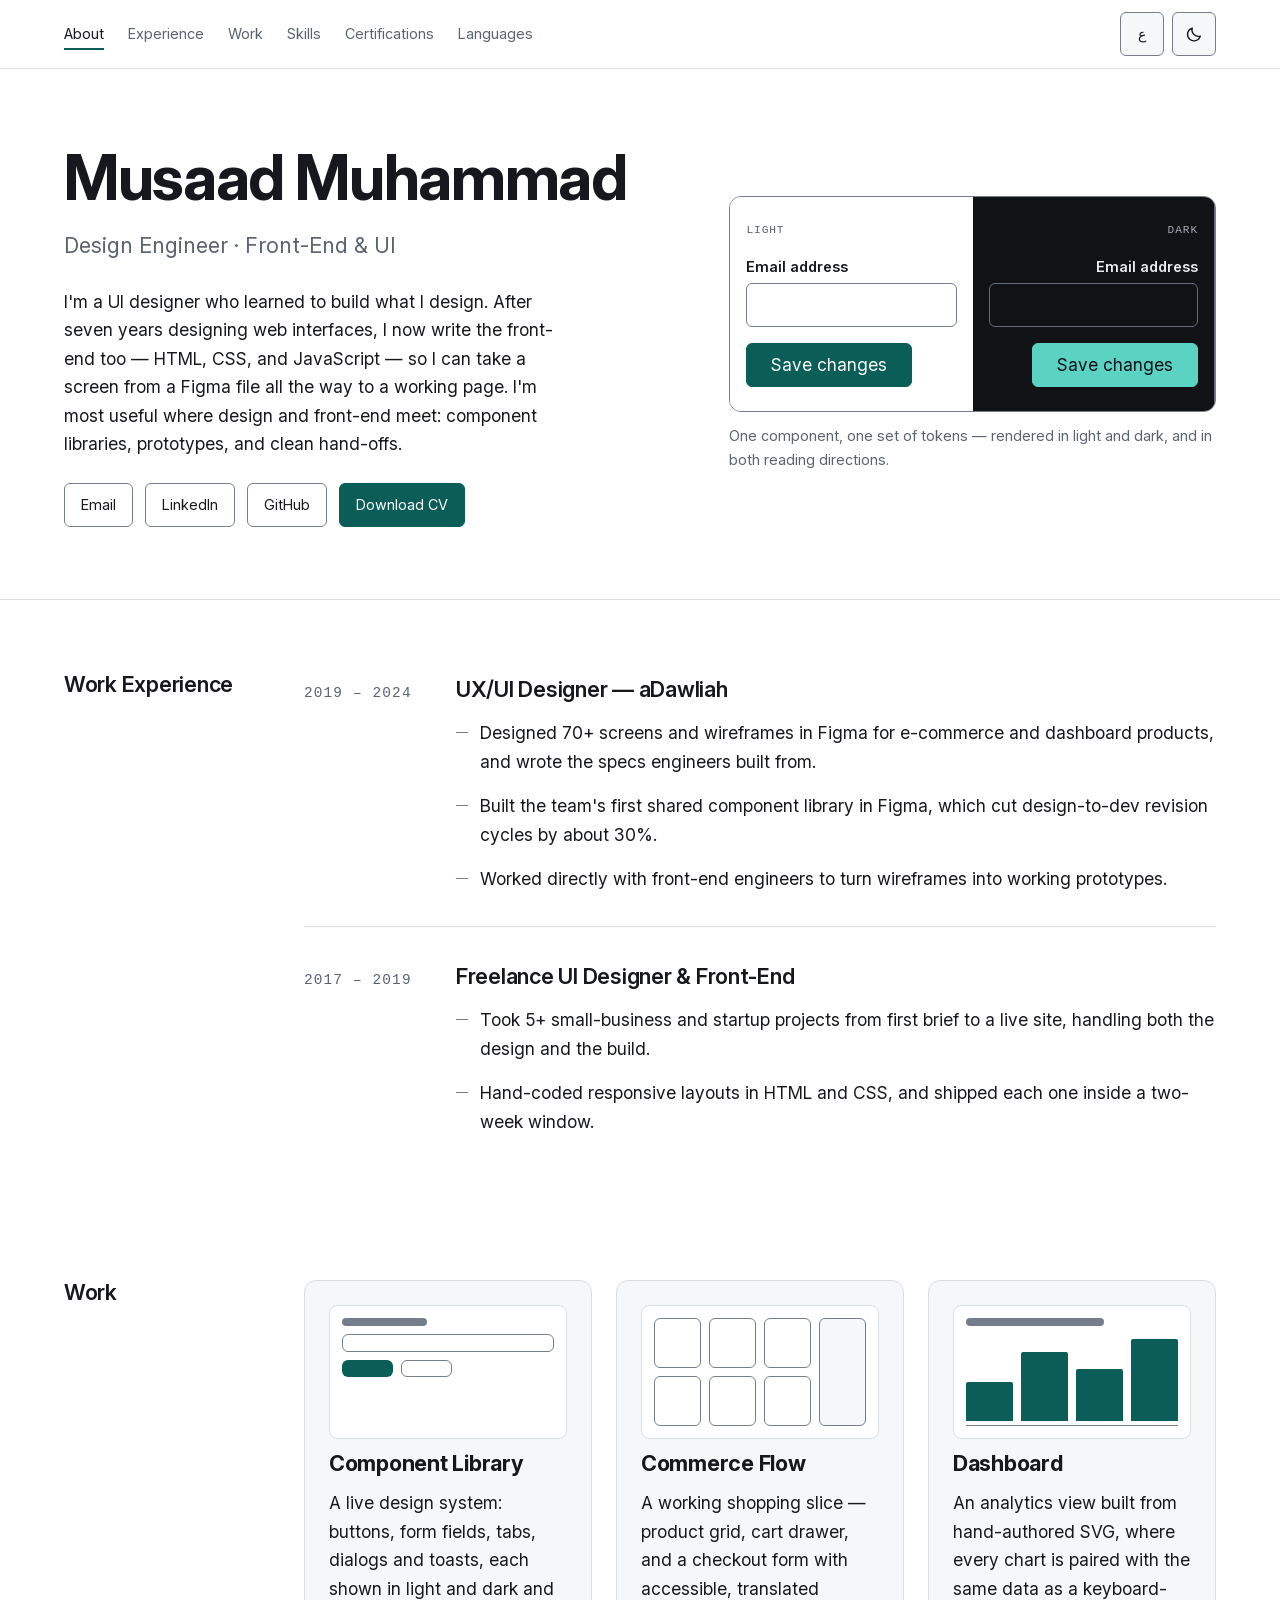
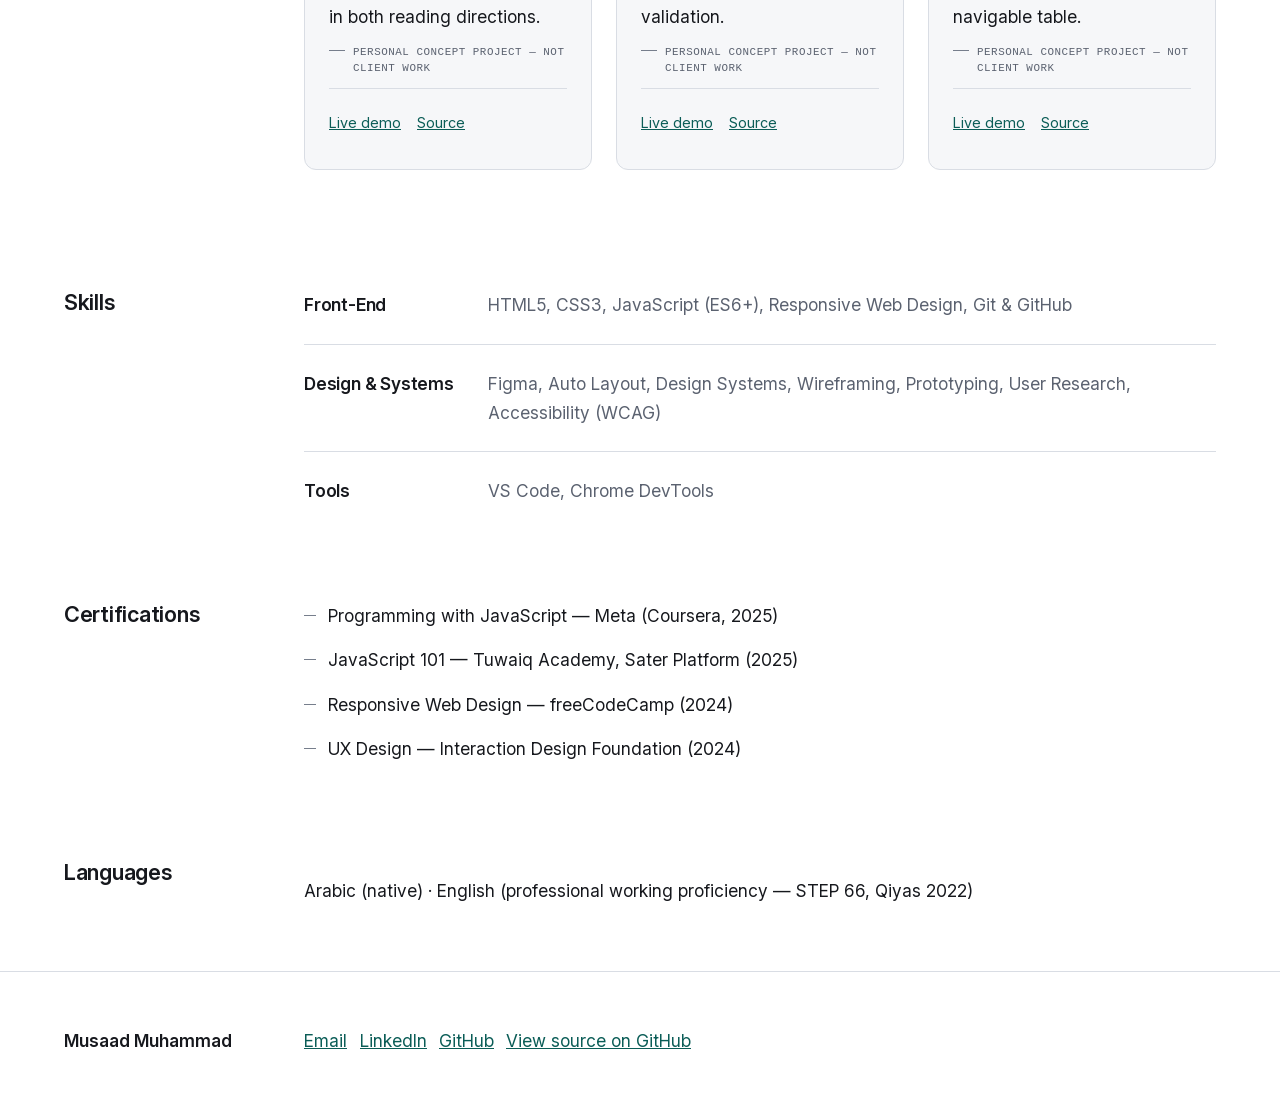
==== commit ac2547f0: "fix: repair four accessibility defects across the site and demos Heading order. The visually-hidden " ====
--- a/index.html
+++ b/index.html
@@ -55,7 +55,7 @@
 
   <header class="site-header">
     <nav class="nav container" aria-label="Primary">
-      <ul class="nav__list">
+      <ul class="nav__list" role="list">
         <li><a href="#about" data-i18n="nav.about">About</a></li>
         <li><a href="#experience" data-i18n="nav.experience">Experience</a></li>
         <li><a href="#work" data-i18n="nav.work">Work</a></li>
@@ -83,11 +83,14 @@
     <section id="about" class="hero" aria-labelledby="about-title">
       <div class="container">
         <div class="hero__copy">
+          <h1 data-i18n="hero.name">Musaad Muhammad</h1>
+          <!-- After the h1, not before it: heading navigation would otherwise
+               meet a level 2 before the page's only level 1. It stays in the
+               markup because the section is labelled by it. -->
           <h2 class="visually-hidden" id="about-title" data-i18n="about.title">About</h2>
-          <h1 data-i18n="hero.name">Musaad Muhammad</h1>
           <p class="hero__tagline" data-i18n="hero.title">Design Engineer · Front-End & UI</p>
           <p class="hero__summary" data-i18n="hero.summary">I'm a UI designer who learned to build what I design. After seven years designing web interfaces, I now write the front-end too — HTML, CSS, and JavaScript — so I can take a screen from a Figma file all the way to a working page. I'm most useful where design and front-end meet: component libraries, prototypes, and clean hand-offs.</p>
-          <ul class="actions">
+          <ul class="actions" role="list">
             <li><a class="action" href="mailto:musaad.sharikh@gmail.com" data-i18n="actions.email">Email</a></li>
             <li><a class="action" href="https://linkedin.com/in/musaad-muhammad" rel="noopener" data-i18n="actions.linkedin">LinkedIn</a></li>
             <li><a class="action" href="https://github.com/musaad-sharikh" rel="noopener" data-i18n="actions.github">GitHub</a></li>
@@ -126,7 +129,7 @@
     <section id="experience" class="section" aria-labelledby="experience-title">
       <div class="container section__grid">
         <h2 class="section__title" id="experience-title" data-i18n="exp.title">Work Experience</h2>
-        <ol class="timeline">
+        <ol class="timeline" role="list">
           <li class="timeline__item">
             <span class="timeline__date" data-i18n="exp.adawliah.date">2019 – 2024</span>
             <div class="timeline__body">
@@ -266,7 +269,7 @@
   <footer class="footer">
     <div class="container">
       <p class="footer__name" data-i18n="hero.name">Musaad Muhammad</p>
-      <ul class="actions">
+      <ul class="actions" role="list">
         <li><a href="mailto:musaad.sharikh@gmail.com" data-i18n="actions.email">Email</a></li>
         <li><a href="https://linkedin.com/in/musaad-muhammad" rel="noopener" data-i18n="actions.linkedin">LinkedIn</a></li>
         <li><a href="https://github.com/musaad-sharikh" rel="noopener" data-i18n="actions.github">GitHub</a></li>
--- a/css/components.css
+++ b/css/components.css
@@ -157,8 +157,8 @@
     animation: rise var(--duration-slow) var(--ease-out) backwards;
   }
 
-  /* Child 1 is the visually-hidden section heading; the name is child 2 and
-     leads the sequence. */
+  /* Children 1 and 2 are the name and the visually-hidden section heading; the
+     name leads the sequence at no delay. */
   .hero__copy > :nth-child(3) { animation-delay: 70ms; }
   .hero__copy > :nth-child(4) { animation-delay: 140ms; }
   .hero__copy > :nth-child(5) { animation-delay: 210ms; }
@@ -223,7 +223,7 @@
 
 .specimen__tag {
   font-family: var(--font-label);
-  font-size: 0.7rem;
+  font-size: calc(0.7rem * var(--script-scale));
   letter-spacing: var(--tracking-label);
   text-transform: uppercase;
   color: var(--color-text-muted);
@@ -516,6 +516,18 @@
   margin-block-start: auto;
   padding-block-start: var(--space-3);
   border-block-start: 1px solid var(--color-border);
+}
+
+/* Text links that stand alone in a row are still controls, and the site commits
+   to a 44x44 target for those. They keep the plain-link look — no border, no
+   fill — and simply reserve the height, with min-inline-size covering the
+   shortest label ("Email" measured 43px wide, i.e. one pixel under). */
+.card__links a,
+.footer .actions a {
+  display: inline-flex;
+  align-items: center;
+  min-block-size: 2.75rem;
+  min-inline-size: 2.75rem;
 }
 
 .card__links a { color: var(--color-accent); font-size: var(--text-sm); }
@@ -1047,6 +1059,16 @@
 
 .chart-figure svg { inline-size: 100%; block-size: auto; }
 
+/* A donut's viewBox is square, so stretching it to the figure width made it as
+   tall as the figure is wide — one chart filling a whole screen. It is capped
+   and centred instead; the other two charts are wide by nature and still fill
+   the figure. */
+.chart-figure__canvas--donut svg {
+  max-inline-size: 17rem;
+  margin-inline: auto;
+  display: block;
+}
+
 .chart-legend {
   display: flex;
   flex-wrap: wrap;
